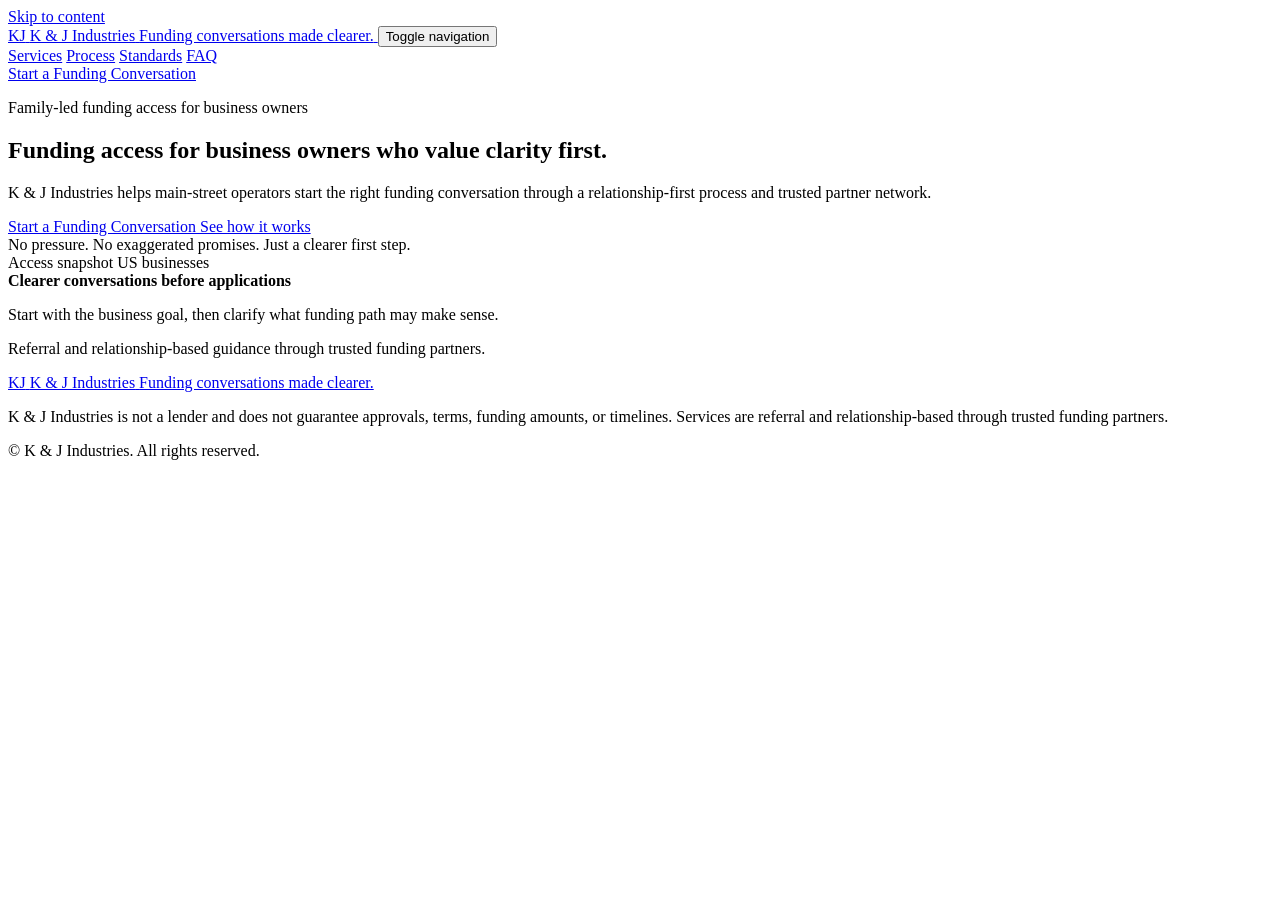
==== index.html @ 8261ab21 "Add static landing page HTML" ====
<!doctype html>
<html lang="en">
<head>
  <meta charset="utf-8" />
  <meta name="viewport" content="width=device-width, initial-scale=1" />

  <title>K & J Industries | Funding Conversations Made Clearer</title>
  <meta
    name="description"
    content="K & J Industries helps main-street business owners start clearer funding conversations through a relationship-first process and trusted funding partners."
  />
  <meta name="robots" content="index,follow" />
  <link rel="canonical" href="https://kjindustriesfunding.com/" />

  <meta property="og:title" content="K & J Industries | Funding Conversations Made Clearer" />
  <meta
    property="og:description"
    content="Family-led funding access for business owners who value clarity first."
  />
  <meta property="og:type" content="website" />
  <meta property="og:url" content="https://kjindustriesfunding.com/" />
  <meta property="og:image" content="https://kjindustriesfunding.com/og-image.jpg" />

  <meta name="theme-color" content="#080807" />

  <link rel="stylesheet" href="css/tokens.css" />
  <link rel="stylesheet" href="css/components.css" />
  <link rel="stylesheet" href="css/styles.css" />
</head>

<body>
  <a class="skip-link" href="#main">Skip to content</a>

  <div class="site-shell">
    <header class="site-header" data-site-header>
      <div class="container header-inner">
        <a class="brand-lockup" href="#top" aria-label="K & J Industries home">
          <span class="brand-mark" aria-hidden="true">KJ</span>
          <span class="brand-copy">
            <span class="brand-name" data-brand-name>K &amp; J Industries</span>
            <span class="brand-tagline" data-brand-tagline>Funding conversations made clearer.</span>
          </span>
        </a>

        <button class="nav-toggle" type="button" aria-expanded="false" aria-controls="primary-nav">
          <span class="sr-only">Toggle navigation</span>
          <span aria-hidden="true"></span>
          <span aria-hidden="true"></span>
          <span aria-hidden="true"></span>
        </button>

        <nav class="primary-nav" id="primary-nav" aria-label="Primary navigation">
          <a href="#services">Services</a>
          <a href="#process">Process</a>
          <a href="#standards">Standards</a>
          <a href="#faq">FAQ</a>
        </nav>

        <a class="header-cta" data-primary-cta href="mailto:hello@kjindustriesfunding.com?subject=Funding%20Conversation%20with%20K%20%26%20J%20Industries">
          Start a Funding Conversation
        </a>
      </div>
    </header>

    <main id="main">
      <section id="top" class="hero section" aria-labelledby="hero-title">
        <div class="hero-bg" aria-hidden="true">
          <span class="orb orb-one"></span>
          <span class="orb orb-two"></span>
          <span class="grid-glow"></span>
        </div>

        <div class="container hero-grid">
          <div class="hero-copy reveal">
            <p class="eyebrow" data-hero-eyebrow>Family-led funding access for business owners</p>
            <h1 id="hero-title" data-hero-title>Funding access for business owners who value clarity first.</h1>
            <p class="hero-subtitle" data-hero-subtitle>
              K &amp; J Industries helps main-street operators start the right funding conversation through a relationship-first process and trusted partner network.
            </p>

            <div class="hero-actions">
              <a class="button button-primary" data-primary-cta href="mailto:hello@kjindustriesfunding.com?subject=Funding%20Conversation%20with%20K%20%26%20J%20Industries">
                Start a Funding Conversation
              </a>
              <a class="button button-secondary" href="#process">
                See how it works
              </a>
            </div>

            <div class="hero-note" data-hero-note>
              No pressure. No exaggerated promises. Just a clearer first step.
            </div>
          </div>

          <aside class="hero-panel reveal" aria-label="Funding access snapshot">
            <div class="panel-topline">
              <span>Access snapshot</span>
              <span>US businesses</span>
            </div>

            <div class="signal-card">
              <span class="signal-dot" aria-hidden="true"></span>
              <div>
                <strong>Clearer conversations before applications</strong>
                <p>Start with the business goal, then clarify what funding path may make sense.</p>
              </div>
            </div>

            <div class="metric-grid" data-snapshot-metrics></div>

            <div class="panel-footer">
              <p>
                Referral and relationship-based guidance through trusted funding partners.
              </p>
            </div>
          </aside>
        </div>
      </section>

      <section id="snapshot" class="section section-tight">
        <div class="container" data-render="snapshot"></div>
      </section>

      <section id="services" class="section">
        <div class="container" data-render="services"></div>
      </section>

      <section id="process" class="section section-muted">
        <div class="container" data-render="process"></div>
      </section>

      <section id="standards" class="section">
        <div class="container" data-render="standards"></div>
      </section>

      <section id="family-led" class="section section-muted">
        <div class="container" data-render="family"></div>
      </section>

      <section id="faq" class="section">
        <div class="container" data-render="faq"></div>
      </section>

      <section id="final-cta" class="section final-cta-section">
        <div class="container" data-render="finalCta"></div>
      </section>
    </main>

    <footer class="site-footer">
      <div class="container footer-grid">
        <div>
          <a class="brand-lockup footer-brand" href="#top" aria-label="K & J Industries home">
            <span class="brand-mark" aria-hidden="true">KJ</span>
            <span class="brand-copy">
              <span class="brand-name" data-brand-name>K &amp; J Industries</span>
              <span class="brand-tagline" data-brand-tagline>Funding conversations made clearer.</span>
            </span>
          </a>
        </div>

        <div class="footer-copy">
          <p data-footer-disclaimer>
            K &amp; J Industries is not a lender and does not guarantee approvals, terms, funding amounts, or timelines. Services are referral and relationship-based through trusted funding partners.
          </p>
          <p class="footer-meta">
            © <span data-current-year></span> K &amp; J Industries. All rights reserved.
          </p>
        </div>
      </div>
    </footer>
  </div>

  <script src="js/store.js" defer></script>
  <script src="js/render.js" defer></script>
  <script src="js/main.js" defer></script>
</body>
</html>
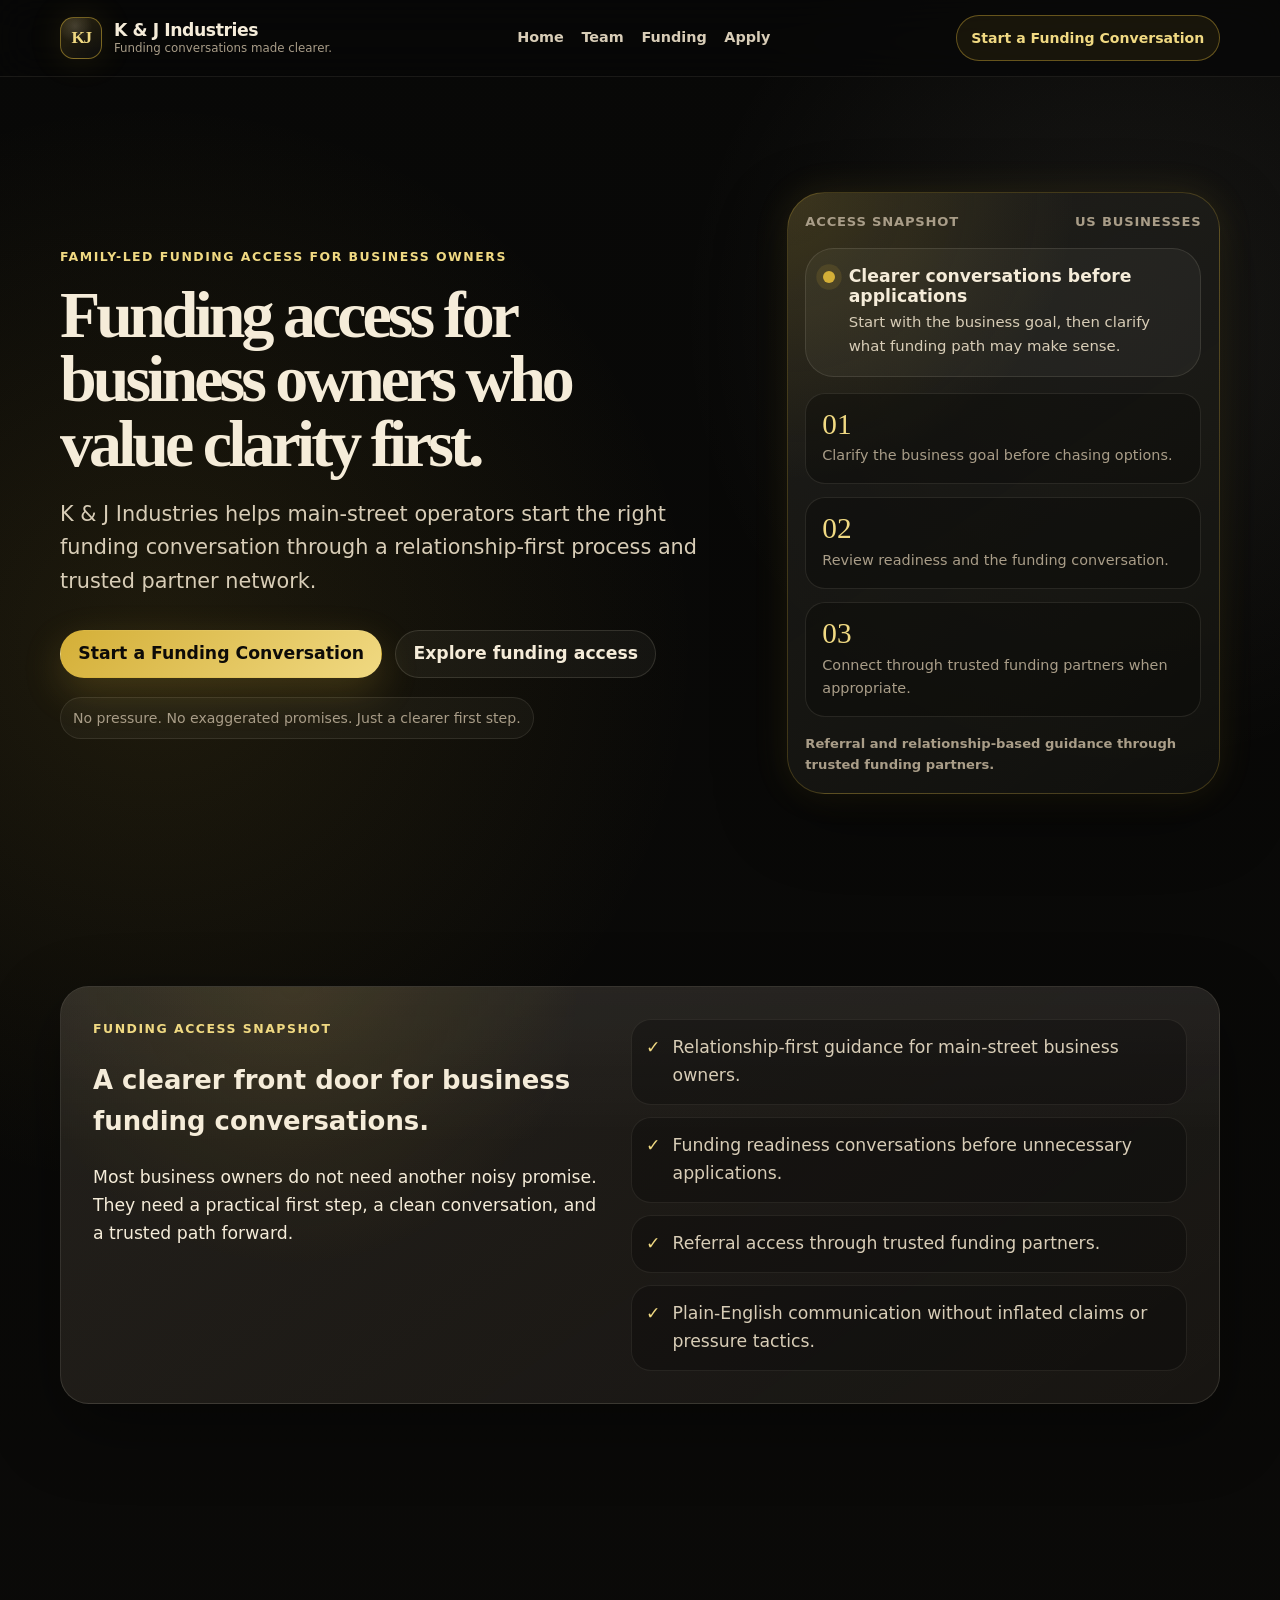
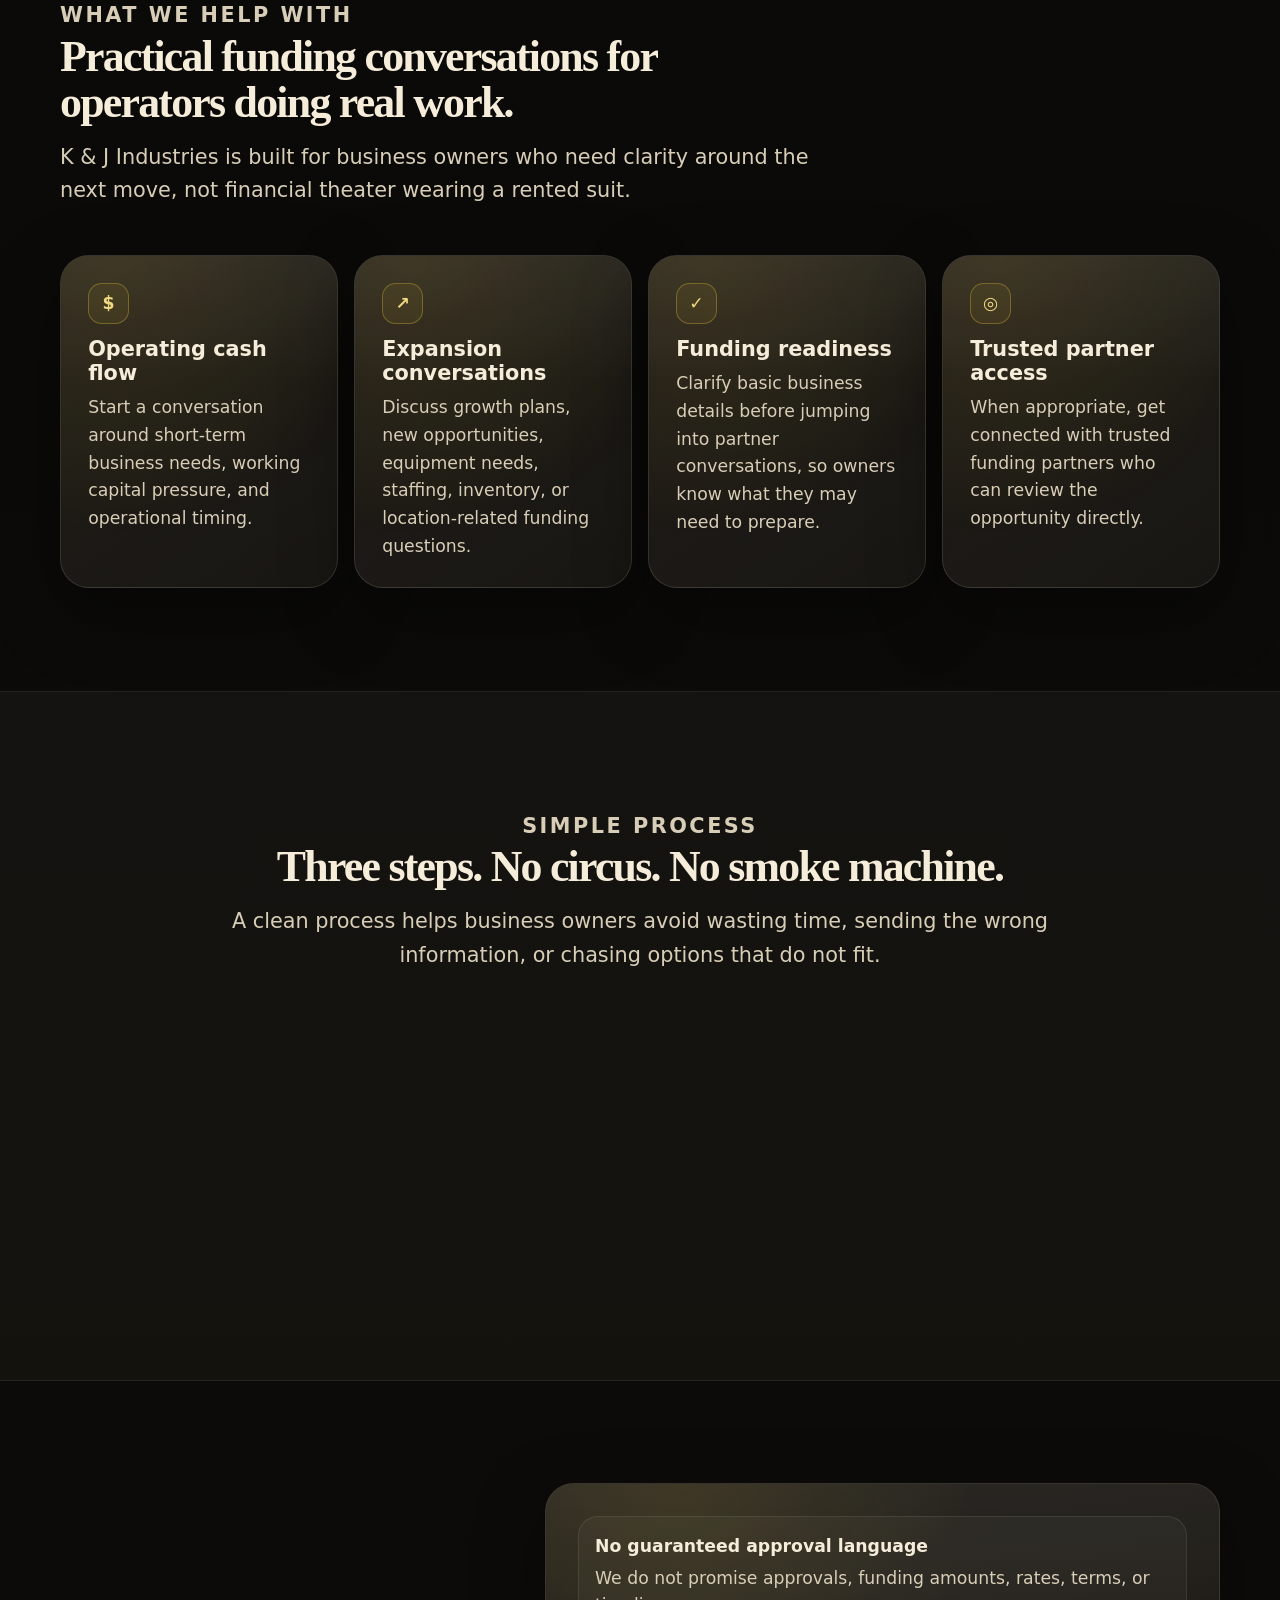
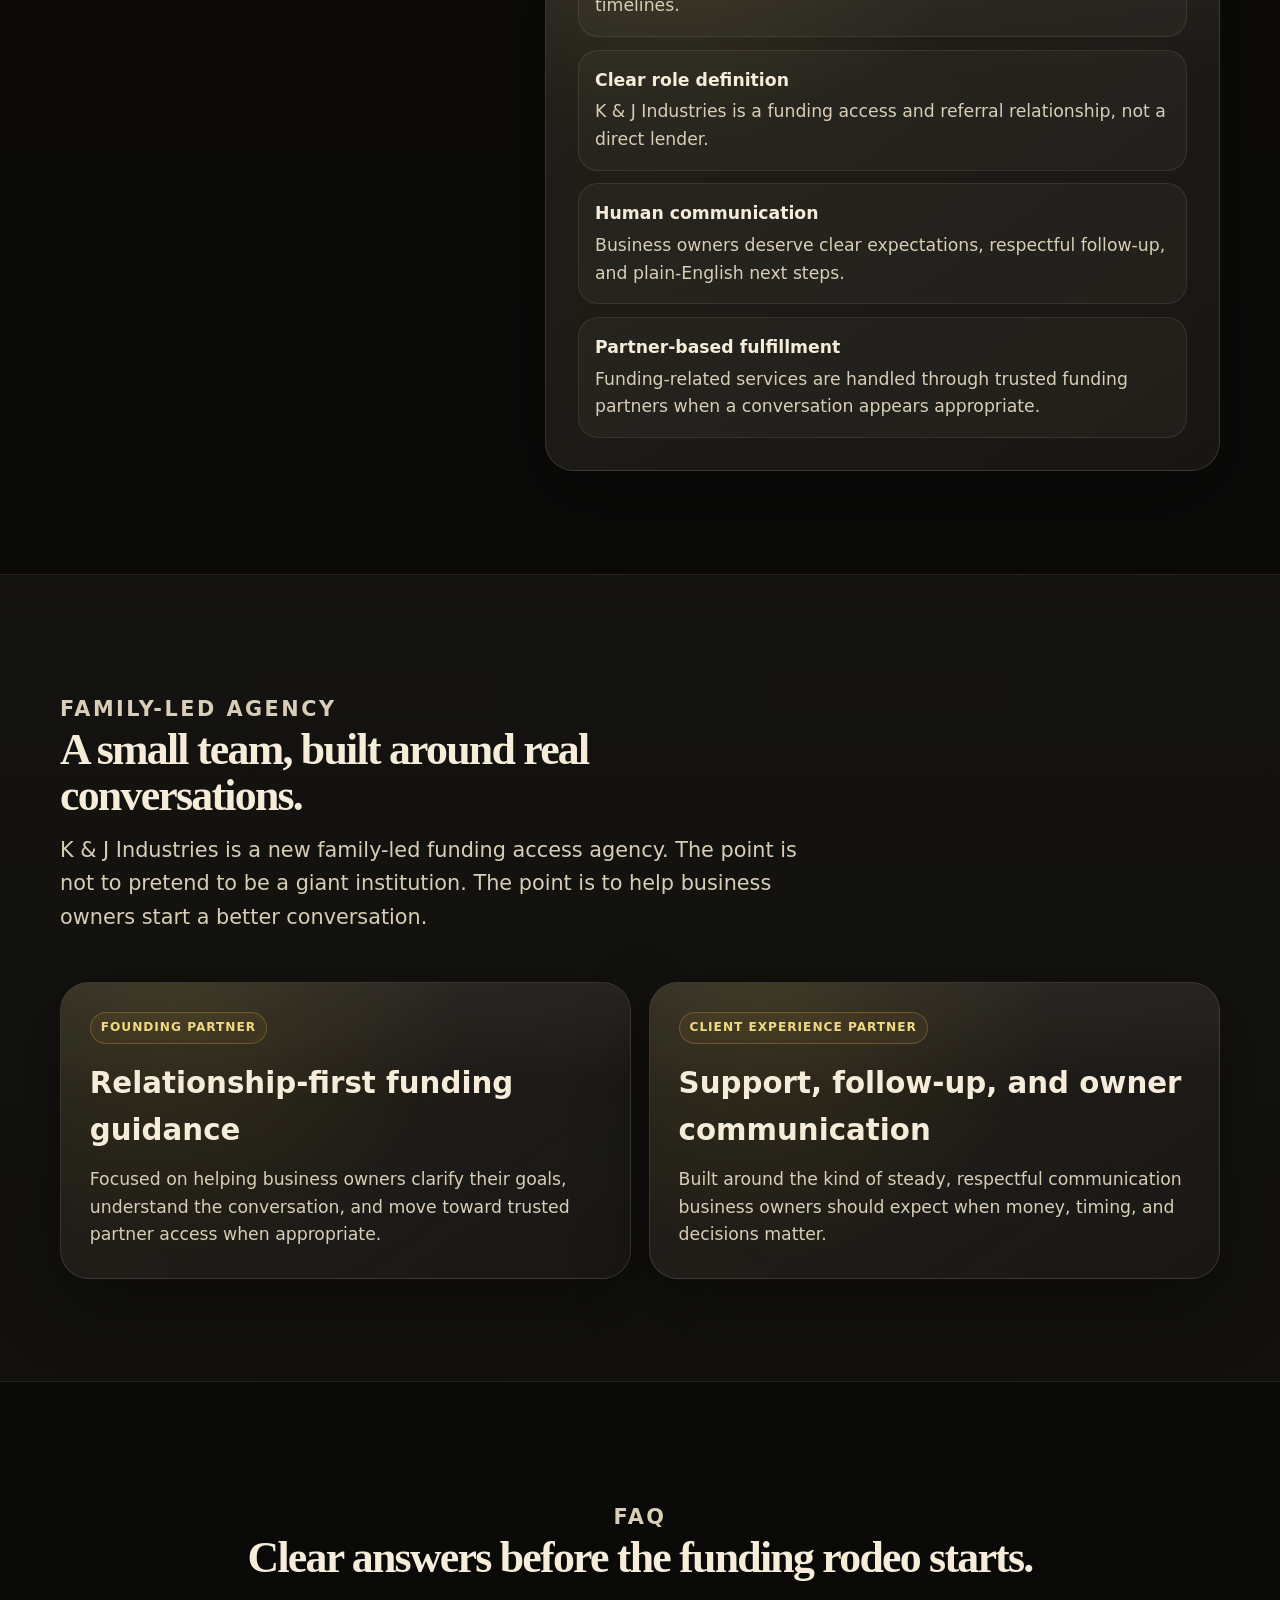
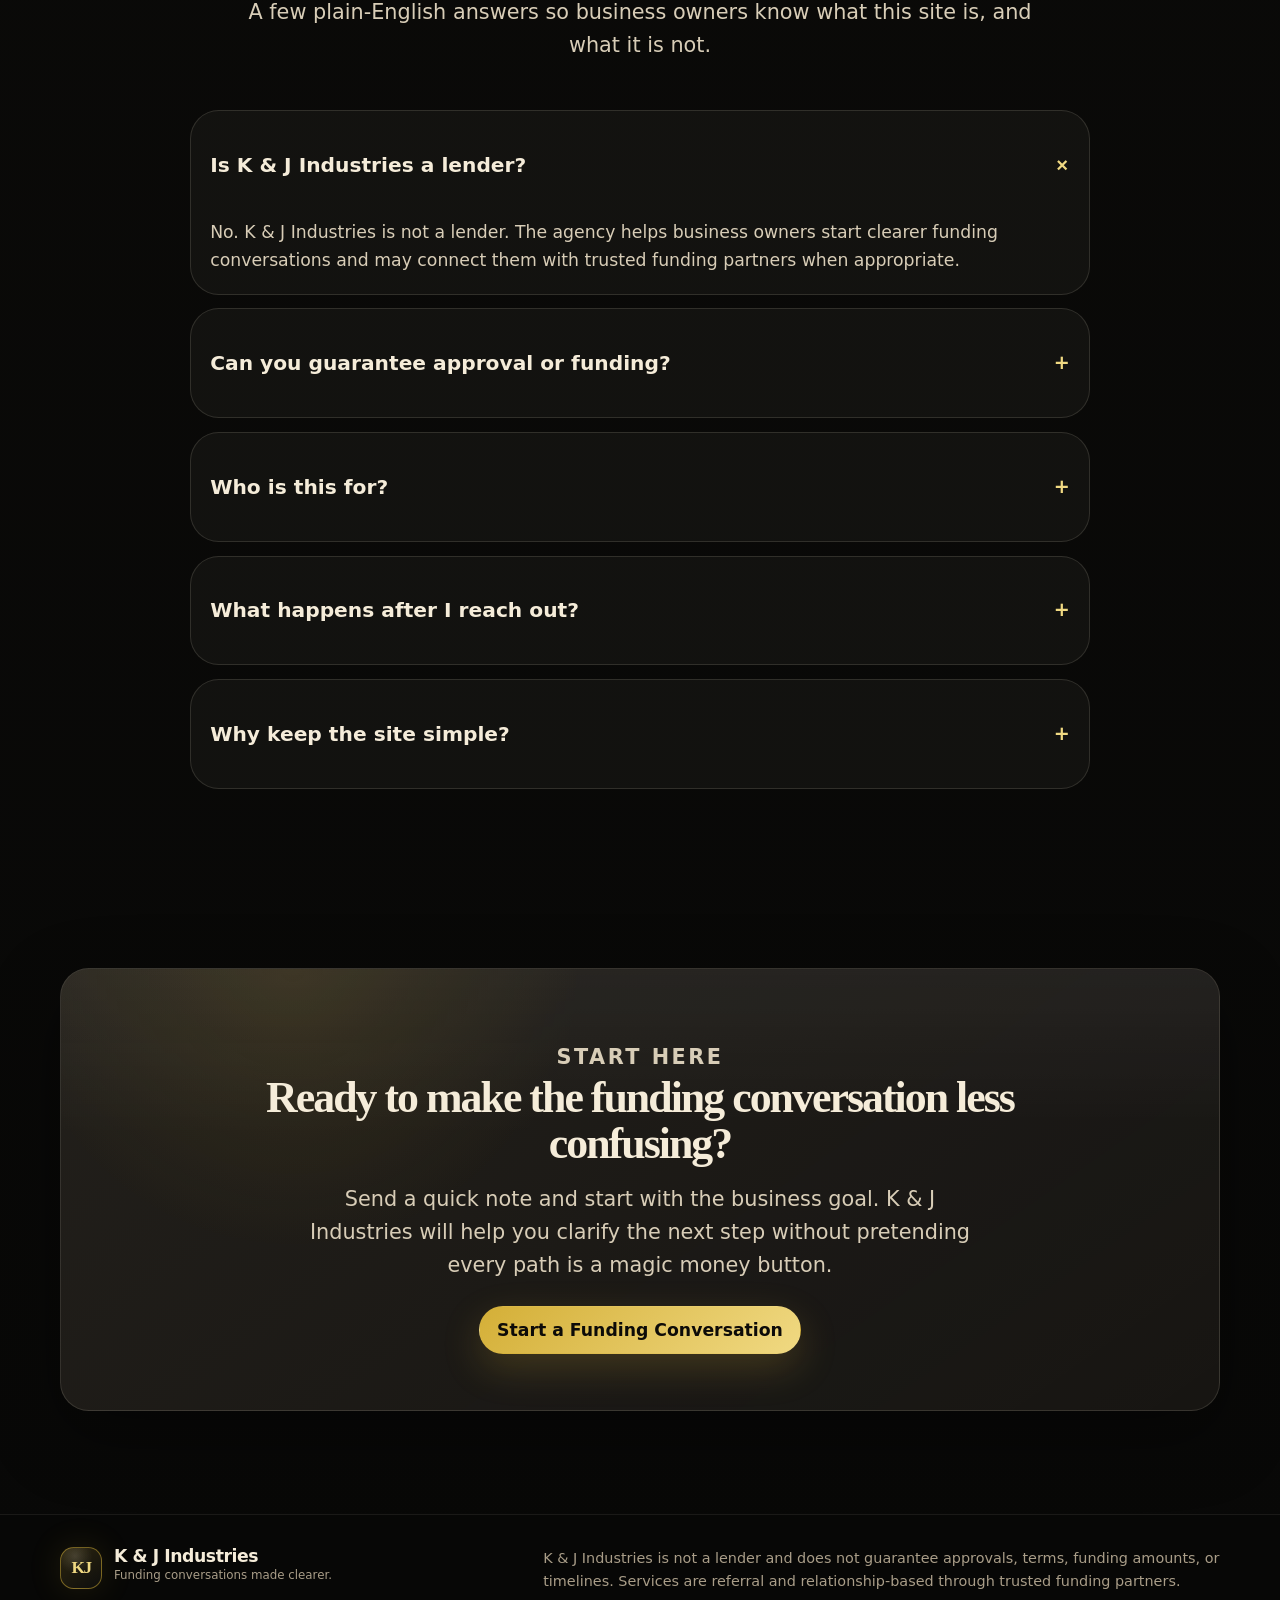
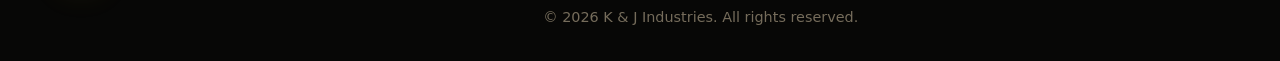
==== commit f4f9e2c4: "Update homepage navigation for multi-page site" ====
--- a/index.html
+++ b/index.html
@@ -5,18 +5,12 @@
   <meta name="viewport" content="width=device-width, initial-scale=1" />
 
   <title>K & J Industries | Funding Conversations Made Clearer</title>
-  <meta
-    name="description"
-    content="K & J Industries helps main-street business owners start clearer funding conversations through a relationship-first process and trusted funding partners."
-  />
+  <meta name="description" content="K & J Industries helps main-street business owners start clearer funding conversations through a relationship-first process and trusted funding partners." />
   <meta name="robots" content="index,follow" />
   <link rel="canonical" href="https://kjindustriesfunding.com/" />
 
   <meta property="og:title" content="K & J Industries | Funding Conversations Made Clearer" />
-  <meta
-    property="og:description"
-    content="Family-led funding access for business owners who value clarity first."
-  />
+  <meta property="og:description" content="Family-led funding access for business owners who value clarity first." />
   <meta property="og:type" content="website" />
   <meta property="og:url" content="https://kjindustriesfunding.com/" />
   <meta property="og:image" content="https://kjindustriesfunding.com/og-image.jpg" />
@@ -26,6 +20,7 @@
   <link rel="stylesheet" href="css/tokens.css" />
   <link rel="stylesheet" href="css/components.css" />
   <link rel="stylesheet" href="css/styles.css" />
+  <link rel="stylesheet" href="css/pages.css" />
 </head>
 
 <body>
@@ -34,7 +29,7 @@
   <div class="site-shell">
     <header class="site-header" data-site-header>
       <div class="container header-inner">
-        <a class="brand-lockup" href="#top" aria-label="K & J Industries home">
+        <a class="brand-lockup" href="index.html" aria-label="K & J Industries home">
           <span class="brand-mark" aria-hidden="true">KJ</span>
           <span class="brand-copy">
             <span class="brand-name" data-brand-name>K &amp; J Industries</span>
@@ -50,15 +45,13 @@
         </button>
 
         <nav class="primary-nav" id="primary-nav" aria-label="Primary navigation">
-          <a href="#services">Services</a>
-          <a href="#process">Process</a>
-          <a href="#standards">Standards</a>
-          <a href="#faq">FAQ</a>
+          <a href="index.html">Home</a>
+          <a href="team.html">Team</a>
+          <a href="funding.html">Funding</a>
+          <a href="apply.html">Apply</a>
         </nav>
 
-        <a class="header-cta" data-primary-cta href="mailto:hello@kjindustriesfunding.com?subject=Funding%20Conversation%20with%20K%20%26%20J%20Industries">
-          Start a Funding Conversation
-        </a>
+        <a class="header-cta" href="apply.html">Start a Funding Conversation</a>
       </div>
     </header>
 
@@ -74,97 +67,48 @@
           <div class="hero-copy reveal">
             <p class="eyebrow" data-hero-eyebrow>Family-led funding access for business owners</p>
             <h1 id="hero-title" data-hero-title>Funding access for business owners who value clarity first.</h1>
-            <p class="hero-subtitle" data-hero-subtitle>
-              K &amp; J Industries helps main-street operators start the right funding conversation through a relationship-first process and trusted partner network.
-            </p>
+            <p class="hero-subtitle" data-hero-subtitle>K &amp; J Industries helps main-street operators start the right funding conversation through a relationship-first process and trusted partner network.</p>
 
             <div class="hero-actions">
-              <a class="button button-primary" data-primary-cta href="mailto:hello@kjindustriesfunding.com?subject=Funding%20Conversation%20with%20K%20%26%20J%20Industries">
-                Start a Funding Conversation
-              </a>
-              <a class="button button-secondary" href="#process">
-                See how it works
-              </a>
+              <a class="button button-primary" href="apply.html">Start a Funding Conversation</a>
+              <a class="button button-secondary" href="funding.html">Explore funding access</a>
             </div>
 
-            <div class="hero-note" data-hero-note>
-              No pressure. No exaggerated promises. Just a clearer first step.
-            </div>
+            <div class="hero-note" data-hero-note>No pressure. No exaggerated promises. Just a clearer first step.</div>
           </div>
 
           <aside class="hero-panel reveal" aria-label="Funding access snapshot">
-            <div class="panel-topline">
-              <span>Access snapshot</span>
-              <span>US businesses</span>
-            </div>
-
+            <div class="panel-topline"><span>Access snapshot</span><span>US businesses</span></div>
             <div class="signal-card">
               <span class="signal-dot" aria-hidden="true"></span>
-              <div>
-                <strong>Clearer conversations before applications</strong>
-                <p>Start with the business goal, then clarify what funding path may make sense.</p>
-              </div>
+              <div><strong>Clearer conversations before applications</strong><p>Start with the business goal, then clarify what funding path may make sense.</p></div>
             </div>
-
             <div class="metric-grid" data-snapshot-metrics></div>
-
-            <div class="panel-footer">
-              <p>
-                Referral and relationship-based guidance through trusted funding partners.
-              </p>
-            </div>
+            <div class="panel-footer"><p>Referral and relationship-based guidance through trusted funding partners.</p></div>
           </aside>
         </div>
       </section>
 
-      <section id="snapshot" class="section section-tight">
-        <div class="container" data-render="snapshot"></div>
-      </section>
-
-      <section id="services" class="section">
-        <div class="container" data-render="services"></div>
-      </section>
-
-      <section id="process" class="section section-muted">
-        <div class="container" data-render="process"></div>
-      </section>
-
-      <section id="standards" class="section">
-        <div class="container" data-render="standards"></div>
-      </section>
-
-      <section id="family-led" class="section section-muted">
-        <div class="container" data-render="family"></div>
-      </section>
-
-      <section id="faq" class="section">
-        <div class="container" data-render="faq"></div>
-      </section>
-
-      <section id="final-cta" class="section final-cta-section">
-        <div class="container" data-render="finalCta"></div>
-      </section>
+      <section id="snapshot" class="section section-tight"><div class="container" data-render="snapshot"></div></section>
+      <section id="services" class="section"><div class="container" data-render="services"></div></section>
+      <section id="process" class="section section-muted"><div class="container" data-render="process"></div></section>
+      <section id="standards" class="section"><div class="container" data-render="standards"></div></section>
+      <section id="family-led" class="section section-muted"><div class="container" data-render="family"></div></section>
+      <section id="faq" class="section"><div class="container" data-render="faq"></div></section>
+      <section id="final-cta" class="section final-cta-section"><div class="container" data-render="finalCta"></div></section>
     </main>
 
     <footer class="site-footer">
       <div class="container footer-grid">
         <div>
-          <a class="brand-lockup footer-brand" href="#top" aria-label="K & J Industries home">
+          <a class="brand-lockup footer-brand" href="index.html" aria-label="K & J Industries home">
             <span class="brand-mark" aria-hidden="true">KJ</span>
-            <span class="brand-copy">
-              <span class="brand-name" data-brand-name>K &amp; J Industries</span>
-              <span class="brand-tagline" data-brand-tagline>Funding conversations made clearer.</span>
-            </span>
+            <span class="brand-copy"><span class="brand-name" data-brand-name>K &amp; J Industries</span><span class="brand-tagline" data-brand-tagline>Funding conversations made clearer.</span></span>
           </a>
         </div>
-
         <div class="footer-copy">
-          <p data-footer-disclaimer>
-            K &amp; J Industries is not a lender and does not guarantee approvals, terms, funding amounts, or timelines. Services are referral and relationship-based through trusted funding partners.
-          </p>
-          <p class="footer-meta">
-            © <span data-current-year></span> K &amp; J Industries. All rights reserved.
-          </p>
+          <p data-footer-disclaimer>K &amp; J Industries is not a lender and does not guarantee approvals, terms, funding amounts, or timelines. Services are referral and relationship-based through trusted funding partners.</p>
+          <p class="footer-meta">© <span data-current-year></span> K &amp; J Industries. All rights reserved.</p>
         </div>
       </div>
     </footer>
--- a/css/tokens.css
+++ b/css/tokens.css
@@ -0,0 +1,50 @@
+:root {
+  color-scheme: dark;
+
+  --color-bg: #080807;
+  --color-bg-soft: #10100e;
+  --color-bg-elevated: #15130f;
+  --color-card: rgba(22, 20, 16, 0.78);
+  --color-card-strong: rgba(28, 25, 18, 0.92);
+
+  --color-gold: #d4af37;
+  --color-gold-soft: #f0d982;
+  --color-gold-deep: #8f701d;
+
+  --color-parchment: #f5ecd9;
+  --color-parchment-soft: #d8cdb7;
+  --color-muted: #a99d88;
+  --color-subtle: #756c5b;
+
+  --color-border: rgba(245, 236, 217, 0.13);
+  --color-border-strong: rgba(212, 175, 55, 0.35);
+
+  --shadow-soft: 0 24px 70px rgba(0, 0, 0, 0.38);
+  --shadow-gold: 0 0 34px rgba(212, 175, 55, 0.13);
+
+  --radius-xs: 0.55rem;
+  --radius-sm: 0.85rem;
+  --radius-md: 1.25rem;
+  --radius-lg: 1.8rem;
+  --radius-xl: 2.35rem;
+
+  --container: 1160px;
+  --container-pad: clamp(1rem, 3vw, 2rem);
+
+  --font-sans: ui-sans-serif, system-ui, -apple-system, BlinkMacSystemFont, "Segoe UI", sans-serif;
+  --font-serif: Georgia, Cambria, "Times New Roman", serif;
+
+  --step--1: clamp(0.82rem, 0.78rem + 0.18vw, 0.94rem);
+  --step-0: clamp(0.96rem, 0.91rem + 0.22vw, 1.08rem);
+  --step-1: clamp(1.08rem, 1rem + 0.38vw, 1.3rem);
+  --step-2: clamp(1.35rem, 1.19rem + 0.8vw, 1.85rem);
+  --step-3: clamp(1.75rem, 1.42rem + 1.65vw, 2.75rem);
+  --step-4: clamp(2.35rem, 1.76rem + 2.95vw, 4.25rem);
+
+  --tracking-wide: 0.12em;
+
+  --ease: cubic-bezier(0.2, 0.8, 0.2, 1);
+  --speed-fast: 160ms;
+  --speed: 260ms;
+  --speed-slow: 650ms;
+}
--- a/css/components.css
+++ b/css/components.css
@@ -0,0 +1,282 @@
+* {
+  box-sizing: border-box;
+}
+
+html {
+  scroll-behavior: smooth;
+  background: var(--color-bg);
+}
+
+body {
+  margin: 0;
+  min-height: 100vh;
+  font-family: var(--font-sans);
+  font-size: var(--step-0);
+  line-height: 1.6;
+  color: var(--color-parchment);
+  background:
+    radial-gradient(circle at 12% 10%, rgba(212, 175, 55, 0.11), transparent 34rem),
+    radial-gradient(circle at 88% 5%, rgba(245, 236, 217, 0.07), transparent 28rem),
+    linear-gradient(180deg, #080807 0%, #0c0b09 45%, #080807 100%);
+  text-rendering: optimizeLegibility;
+}
+
+body.nav-open {
+  overflow: hidden;
+}
+
+a {
+  color: inherit;
+  text-decoration: none;
+}
+
+button,
+input,
+textarea,
+select {
+  font: inherit;
+}
+
+img,
+svg {
+  max-width: 100%;
+  display: block;
+}
+
+::selection {
+  color: #0b0907;
+  background: var(--color-gold);
+}
+
+:focus-visible {
+  outline: 3px solid rgba(212, 175, 55, 0.78);
+  outline-offset: 4px;
+}
+
+.site-shell {
+  position: relative;
+  overflow: clip;
+}
+
+.container {
+  width: min(var(--container), calc(100% - (var(--container-pad) * 2)));
+  margin-inline: auto;
+}
+
+.section {
+  padding-block: clamp(4.5rem, 8vw, 8rem);
+  position: relative;
+}
+
+.section-tight {
+  padding-block: clamp(3rem, 6vw, 5.5rem);
+}
+
+.section-muted {
+  background:
+    linear-gradient(180deg, rgba(245, 236, 217, 0.025), rgba(212, 175, 55, 0.025)),
+    rgba(255, 255, 255, 0.01);
+  border-block: 1px solid rgba(245, 236, 217, 0.07);
+}
+
+.skip-link {
+  position: fixed;
+  z-index: 1000;
+  top: 1rem;
+  left: 1rem;
+  transform: translateY(-160%);
+  padding: 0.75rem 1rem;
+  border-radius: var(--radius-sm);
+  color: #080807;
+  background: var(--color-gold);
+  font-weight: 800;
+  transition: transform var(--speed) var(--ease);
+}
+
+.skip-link:focus {
+  transform: translateY(0);
+}
+
+.sr-only {
+  position: absolute;
+  width: 1px;
+  height: 1px;
+  overflow: hidden;
+  clip-path: inset(50%);
+  white-space: nowrap;
+}
+
+.eyebrow {
+  margin: 0 0 1rem;
+  color: var(--color-gold-soft);
+  font-size: 0.78rem;
+  font-weight: 800;
+  letter-spacing: var(--tracking-wide);
+  text-transform: uppercase;
+}
+
+.section-heading {
+  max-width: 760px;
+  margin-bottom: clamp(2rem, 4vw, 3rem);
+}
+
+.section-heading.center {
+  max-width: 820px;
+  margin-inline: auto;
+  text-align: center;
+}
+
+.section-heading h2 {
+  margin: 0;
+  font-family: var(--font-serif);
+  font-size: var(--step-3);
+  line-height: 1.05;
+  letter-spacing: -0.04em;
+}
+
+.section-heading p {
+  margin: 1rem 0 0;
+  color: var(--color-parchment-soft);
+  font-size: var(--step-1);
+}
+
+.button {
+  display: inline-flex;
+  align-items: center;
+  justify-content: center;
+  min-height: 3rem;
+  padding: 0.82rem 1.08rem;
+  border: 1px solid transparent;
+  border-radius: 999px;
+  font-weight: 850;
+  line-height: 1;
+  transition:
+    transform var(--speed-fast) var(--ease),
+    border-color var(--speed-fast) var(--ease),
+    background var(--speed-fast) var(--ease),
+    color var(--speed-fast) var(--ease),
+    box-shadow var(--speed-fast) var(--ease);
+}
+
+.button:hover {
+  transform: translateY(-2px);
+}
+
+.button-primary {
+  color: #0d0b08;
+  background: linear-gradient(135deg, var(--color-gold), var(--color-gold-soft));
+  box-shadow: 0 14px 38px rgba(212, 175, 55, 0.21);
+}
+
+.button-primary:hover {
+  box-shadow: 0 18px 48px rgba(212, 175, 55, 0.29);
+}
+
+.button-secondary {
+  color: var(--color-parchment);
+  border-color: var(--color-border);
+  background: rgba(245, 236, 217, 0.045);
+}
+
+.button-secondary:hover {
+  border-color: var(--color-border-strong);
+  background: rgba(212, 175, 55, 0.08);
+}
+
+.card {
+  position: relative;
+  overflow: hidden;
+  border: 1px solid var(--color-border);
+  border-radius: var(--radius-lg);
+  background:
+    linear-gradient(145deg, rgba(245, 236, 217, 0.07), rgba(255, 255, 255, 0.018)),
+    var(--color-card);
+  box-shadow: var(--shadow-soft);
+}
+
+.card::before {
+  content: "";
+  position: absolute;
+  inset: 0;
+  pointer-events: none;
+  background:
+    radial-gradient(circle at 20% 0%, rgba(212, 175, 55, 0.13), transparent 18rem),
+    linear-gradient(180deg, rgba(255, 255, 255, 0.05), transparent 38%);
+  opacity: 0.9;
+}
+
+.card > * {
+  position: relative;
+}
+
+.bento-grid {
+  display: grid;
+  grid-template-columns: repeat(12, 1fr);
+  gap: 1rem;
+}
+
+.bento-card {
+  min-height: 220px;
+  padding: clamp(1.15rem, 2.6vw, 1.7rem);
+  transition:
+    transform var(--speed) var(--ease),
+    border-color var(--speed) var(--ease),
+    background var(--speed) var(--ease);
+}
+
+.bento-card:hover {
+  transform: translateY(-4px);
+  border-color: rgba(212, 175, 55, 0.32);
+}
+
+.bento-card h3 {
+  margin: 0.85rem 0 0.55rem;
+  font-size: var(--step-1);
+  line-height: 1.15;
+}
+
+.bento-card p {
+  margin: 0;
+  color: var(--color-parchment-soft);
+}
+
+.icon-badge {
+  display: grid;
+  place-items: center;
+  width: 2.55rem;
+  height: 2.55rem;
+  border: 1px solid rgba(212, 175, 55, 0.38);
+  border-radius: var(--radius-sm);
+  color: var(--color-gold-soft);
+  background: rgba(212, 175, 55, 0.08);
+  font-weight: 900;
+}
+
+.reveal {
+  opacity: 0;
+  transform: translateY(18px);
+  transition:
+    opacity var(--speed-slow) var(--ease),
+    transform var(--speed-slow) var(--ease);
+}
+
+.reveal.is-visible {
+  opacity: 1;
+  transform: translateY(0);
+}
+
+@media (prefers-reduced-motion: reduce) {
+  *,
+  *::before,
+  *::after {
+    scroll-behavior: auto !important;
+    transition-duration: 0.001ms !important;
+    animation-duration: 0.001ms !important;
+    animation-iteration-count: 1 !important;
+  }
+
+  .reveal {
+    opacity: 1;
+    transform: none;
+  }
+}
--- a/css/styles.css
+++ b/css/styles.css
@@ -0,0 +1,627 @@
+.site-header {
+  position: sticky;
+  top: 0;
+  z-index: 100;
+  border-bottom: 1px solid rgba(245, 236, 217, 0.08);
+  background: rgba(8, 8, 7, 0.72);
+  backdrop-filter: blur(20px);
+}
+
+.header-inner {
+  display: flex;
+  align-items: center;
+  gap: 1rem;
+  min-height: 76px;
+}
+
+.brand-lockup {
+  display: inline-flex;
+  align-items: center;
+  gap: 0.72rem;
+  min-width: max-content;
+}
+
+.brand-mark {
+  display: grid;
+  place-items: center;
+  width: 2.65rem;
+  height: 2.65rem;
+  border: 1px solid rgba(212, 175, 55, 0.5);
+  border-radius: 0.85rem;
+  color: var(--color-gold-soft);
+  background:
+    radial-gradient(circle at 35% 20%, rgba(245, 236, 217, 0.16), transparent 42%),
+    linear-gradient(145deg, rgba(212, 175, 55, 0.18), rgba(255, 255, 255, 0.03));
+  font-family: var(--font-serif);
+  font-weight: 900;
+  letter-spacing: -0.08em;
+  box-shadow: var(--shadow-gold);
+}
+
+.brand-copy {
+  display: grid;
+  line-height: 1.1;
+}
+
+.brand-name {
+  font-weight: 900;
+  letter-spacing: -0.025em;
+}
+
+.brand-tagline {
+  margin-top: 0.18rem;
+  color: var(--color-muted);
+  font-size: 0.74rem;
+}
+
+.primary-nav {
+  display: flex;
+  align-items: center;
+  gap: 1.1rem;
+  margin-inline: auto;
+  color: var(--color-parchment-soft);
+  font-size: 0.9rem;
+  font-weight: 700;
+}
+
+.primary-nav a {
+  padding-block: 0.6rem;
+  transition: color var(--speed-fast) var(--ease);
+}
+
+.primary-nav a:hover {
+  color: var(--color-gold-soft);
+}
+
+.header-cta {
+  display: inline-flex;
+  align-items: center;
+  justify-content: center;
+  min-height: 2.65rem;
+  padding: 0.68rem 0.92rem;
+  border: 1px solid rgba(212, 175, 55, 0.42);
+  border-radius: 999px;
+  color: var(--color-gold-soft);
+  background: rgba(212, 175, 55, 0.08);
+  font-size: 0.88rem;
+  font-weight: 850;
+  transition:
+    transform var(--speed-fast) var(--ease),
+    background var(--speed-fast) var(--ease);
+}
+
+.header-cta:hover {
+  transform: translateY(-1px);
+  background: rgba(212, 175, 55, 0.14);
+}
+
+.nav-toggle {
+  display: none;
+  width: 2.8rem;
+  height: 2.8rem;
+  margin-left: auto;
+  padding: 0;
+  border: 1px solid var(--color-border);
+  border-radius: var(--radius-sm);
+  background: rgba(245, 236, 217, 0.05);
+}
+
+.nav-toggle span:not(.sr-only) {
+  display: block;
+  width: 1.1rem;
+  height: 2px;
+  margin: 0.25rem auto;
+  border-radius: 999px;
+  background: var(--color-parchment);
+}
+
+.hero {
+  min-height: calc(100vh - 76px);
+  display: grid;
+  align-items: center;
+  padding-block: clamp(5rem, 9vw, 9rem);
+}
+
+.hero-bg {
+  position: absolute;
+  inset: 0;
+  z-index: -1;
+  overflow: hidden;
+}
+
+.orb {
+  position: absolute;
+  width: clamp(17rem, 32vw, 31rem);
+  aspect-ratio: 1;
+  border-radius: 50%;
+  filter: blur(22px);
+  opacity: 0.36;
+}
+
+.orb-one {
+  top: 11%;
+  left: -8%;
+  background: radial-gradient(circle, rgba(212, 175, 55, 0.38), transparent 64%);
+}
+
+.orb-two {
+  right: -10%;
+  bottom: 8%;
+  background: radial-gradient(circle, rgba(245, 236, 217, 0.15), transparent 66%);
+}
+
+.grid-glow {
+  position: absolute;
+  inset: 0;
+  opacity: 0.27;
+  background-image:
+    linear-gradient(rgba(245, 236, 217, 0.055) 1px, transparent 1px),
+    linear-gradient(90deg, rgba(245, 236, 217, 0.055) 1px, transparent 1px);
+  background-size: 76px 76px;
+  mask-image: radial-gradient(circle at center, black, transparent 72%);
+}
+
+.hero-grid {
+  display: grid;
+  grid-template-columns: minmax(0, 1.08fr) minmax(320px, 0.72fr);
+  gap: clamp(2rem, 6vw, 5.5rem);
+  align-items: center;
+}
+
+.hero-copy h1 {
+  max-width: 800px;
+  margin: 0;
+  font-family: var(--font-serif);
+  font-size: var(--step-4);
+  line-height: 0.98;
+  letter-spacing: -0.06em;
+}
+
+.hero-subtitle {
+  max-width: 680px;
+  margin: 1.35rem 0 0;
+  color: var(--color-parchment-soft);
+  font-size: var(--step-1);
+}
+
+.hero-actions {
+  display: flex;
+  flex-wrap: wrap;
+  gap: 0.8rem;
+  margin-top: 2rem;
+}
+
+.hero-note {
+  width: fit-content;
+  margin-top: 1.2rem;
+  padding: 0.55rem 0.75rem;
+  border: 1px solid rgba(245, 236, 217, 0.1);
+  border-radius: 999px;
+  color: var(--color-muted);
+  background: rgba(245, 236, 217, 0.035);
+  font-size: 0.88rem;
+}
+
+.hero-panel {
+  border: 1px solid rgba(212, 175, 55, 0.24);
+  border-radius: var(--radius-xl);
+  padding: 1.1rem;
+  background:
+    radial-gradient(circle at 0% 0%, rgba(212, 175, 55, 0.16), transparent 18rem),
+    linear-gradient(145deg, rgba(245, 236, 217, 0.08), rgba(255, 255, 255, 0.02)),
+    rgba(14, 13, 10, 0.78);
+  box-shadow: var(--shadow-soft), var(--shadow-gold);
+}
+
+.panel-topline,
+.panel-footer {
+  display: flex;
+  justify-content: space-between;
+  gap: 1rem;
+  color: var(--color-muted);
+  font-size: 0.82rem;
+  font-weight: 800;
+  letter-spacing: 0.06em;
+  text-transform: uppercase;
+}
+
+.signal-card {
+  display: flex;
+  gap: 0.85rem;
+  margin: 1rem 0;
+  padding: 1.05rem;
+  border: 1px solid rgba(245, 236, 217, 0.11);
+  border-radius: var(--radius-lg);
+  background: rgba(245, 236, 217, 0.045);
+}
+
+.signal-card strong {
+  display: block;
+  line-height: 1.18;
+}
+
+.signal-card p {
+  margin: 0.3rem 0 0;
+  color: var(--color-parchment-soft);
+  font-size: 0.93rem;
+}
+
+.signal-dot {
+  flex: 0 0 auto;
+  width: 0.75rem;
+  height: 0.75rem;
+  margin-top: 0.35rem;
+  border-radius: 50%;
+  background: var(--color-gold);
+  box-shadow: 0 0 0 0.42rem rgba(212, 175, 55, 0.13);
+}
+
+.metric-grid {
+  display: grid;
+  gap: 0.8rem;
+}
+
+.metric-card {
+  padding: 1rem;
+  border: 1px solid rgba(245, 236, 217, 0.1);
+  border-radius: var(--radius-md);
+  background: rgba(8, 8, 7, 0.38);
+}
+
+.metric-card span {
+  display: block;
+  color: var(--color-gold-soft);
+  font-family: var(--font-serif);
+  font-size: var(--step-2);
+  line-height: 1;
+}
+
+.metric-card p {
+  margin: 0.35rem 0 0;
+  color: var(--color-muted);
+  font-size: 0.9rem;
+}
+
+.panel-footer {
+  margin-top: 1rem;
+  display: block;
+  text-transform: none;
+  letter-spacing: 0;
+  font-weight: 600;
+}
+
+.panel-footer p {
+  margin: 0;
+}
+
+.snapshot-card {
+  display: grid;
+  grid-template-columns: 1fr 1.1fr;
+  gap: clamp(1.2rem, 3vw, 2rem);
+  align-items: stretch;
+  padding: clamp(1.2rem, 3vw, 2rem);
+}
+
+.snapshot-list {
+  display: grid;
+  gap: 0.75rem;
+  margin: 0;
+  padding: 0;
+  list-style: none;
+}
+
+.snapshot-list li {
+  display: flex;
+  gap: 0.75rem;
+  align-items: flex-start;
+  padding: 0.9rem;
+  border: 1px solid rgba(245, 236, 217, 0.08);
+  border-radius: var(--radius-md);
+  background: rgba(8, 8, 7, 0.32);
+  color: var(--color-parchment-soft);
+}
+
+.check {
+  color: var(--color-gold-soft);
+  font-weight: 900;
+}
+
+.service-card {
+  grid-column: span 3;
+}
+
+.process-step {
+  grid-column: span 4;
+  min-height: 250px;
+}
+
+.step-number {
+  display: inline-flex;
+  align-items: center;
+  justify-content: center;
+  width: 2.75rem;
+  height: 2.75rem;
+  border: 1px solid rgba(212, 175, 55, 0.4);
+  border-radius: 50%;
+  color: #0b0907;
+  background: linear-gradient(135deg, var(--color-gold), var(--color-gold-soft));
+  font-weight: 950;
+}
+
+.standards-grid {
+  display: grid;
+  grid-template-columns: 0.82fr 1.18fr;
+  gap: 1rem;
+  align-items: start;
+}
+
+.standards-panel {
+  padding: clamp(1.2rem, 3vw, 2rem);
+}
+
+.standards-list {
+  display: grid;
+  gap: 0.8rem;
+  margin: 0;
+  padding: 0;
+  list-style: none;
+}
+
+.standards-list li {
+  padding: 1rem;
+  border: 1px solid rgba(245, 236, 217, 0.09);
+  border-radius: var(--radius-md);
+  background: rgba(245, 236, 217, 0.035);
+}
+
+.standards-list strong {
+  display: block;
+}
+
+.standards-list span {
+  display: block;
+  margin-top: 0.25rem;
+  color: var(--color-parchment-soft);
+}
+
+.family-grid {
+  display: grid;
+  grid-template-columns: 1fr 1fr;
+  gap: 1.1rem;
+}
+
+.team-card {
+  padding: clamp(1.2rem, 3vw, 1.8rem);
+}
+
+.role-pill {
+  width: fit-content;
+  margin-bottom: 1rem;
+  padding: 0.35rem 0.62rem;
+  border: 1px solid rgba(212, 175, 55, 0.3);
+  border-radius: 999px;
+  color: var(--color-gold-soft);
+  background: rgba(212, 175, 55, 0.07);
+  font-size: 0.76rem;
+  font-weight: 850;
+  letter-spacing: 0.08em;
+  text-transform: uppercase;
+}
+
+.team-card h3 {
+  margin: 0;
+  font-size: var(--step-2);
+}
+
+.team-card p {
+  margin: 0.75rem 0 0;
+  color: var(--color-parchment-soft);
+}
+
+.faq-list {
+  display: grid;
+  gap: 0.85rem;
+  max-width: 900px;
+  margin-inline: auto;
+}
+
+.faq-item {
+  border: 1px solid var(--color-border);
+  border-radius: var(--radius-lg);
+  background: rgba(245, 236, 217, 0.04);
+  overflow: hidden;
+}
+
+.faq-button {
+  display: flex;
+  justify-content: space-between;
+  align-items: center;
+  gap: 1rem;
+  width: 100%;
+  padding: 1.1rem 1.2rem;
+  border: 0;
+  color: var(--color-parchment);
+  background: transparent;
+  cursor: pointer;
+  text-align: left;
+  font-weight: 850;
+}
+
+.faq-icon {
+  color: var(--color-gold-soft);
+  font-size: 1.2rem;
+  transition: transform var(--speed) var(--ease);
+}
+
+.faq-item.is-open .faq-icon {
+  transform: rotate(45deg);
+}
+
+.faq-panel {
+  display: grid;
+  grid-template-rows: 0fr;
+  transition: grid-template-rows var(--speed) var(--ease);
+}
+
+.faq-item.is-open .faq-panel {
+  grid-template-rows: 1fr;
+}
+
+.faq-panel-inner {
+  overflow: hidden;
+}
+
+.faq-panel p {
+  margin: 0;
+  padding: 0 1.2rem 1.2rem;
+  color: var(--color-parchment-soft);
+}
+
+.final-cta-section {
+  padding-top: clamp(3.5rem, 6vw, 6rem);
+}
+
+.final-cta {
+  padding: clamp(1.7rem, 5vw, 3.5rem);
+  text-align: center;
+}
+
+.final-cta h2 {
+  max-width: 780px;
+  margin: 0 auto;
+  font-family: var(--font-serif);
+  font-size: var(--step-3);
+  line-height: 1.05;
+  letter-spacing: -0.045em;
+}
+
+.final-cta p {
+  max-width: 680px;
+  margin: 1rem auto 0;
+  color: var(--color-parchment-soft);
+  font-size: var(--step-1);
+}
+
+.final-cta .button {
+  margin-top: 1.5rem;
+}
+
+.site-footer {
+  padding-block: 2rem;
+  border-top: 1px solid rgba(245, 236, 217, 0.08);
+  background: #070706;
+}
+
+.footer-grid {
+  display: grid;
+  grid-template-columns: 0.8fr 1.2fr;
+  gap: 2rem;
+  align-items: start;
+}
+
+.footer-brand {
+  align-items: flex-start;
+}
+
+.footer-copy p {
+  margin: 0;
+  color: var(--color-muted);
+  font-size: 0.9rem;
+}
+
+.footer-copy .footer-meta {
+  margin-top: 0.8rem;
+  color: var(--color-subtle);
+}
+
+@media (max-width: 940px) {
+  .header-cta {
+    display: none;
+  }
+
+  .nav-toggle {
+    display: block;
+  }
+
+  .primary-nav {
+    position: fixed;
+    inset: 76px var(--container-pad) auto;
+    display: none;
+    flex-direction: column;
+    align-items: stretch;
+    gap: 0;
+    margin: 0;
+    padding: 0.8rem;
+    border: 1px solid var(--color-border);
+    border-radius: var(--radius-lg);
+    background: rgba(12, 11, 9, 0.97);
+    box-shadow: var(--shadow-soft);
+  }
+
+  .primary-nav.is-open {
+    display: flex;
+  }
+
+  .primary-nav a {
+    padding: 0.9rem;
+    border-radius: var(--radius-sm);
+  }
+
+  .primary-nav a:hover {
+    background: rgba(245, 236, 217, 0.05);
+  }
+
+  .hero-grid,
+  .snapshot-card,
+  .standards-grid,
+  .family-grid,
+  .footer-grid {
+    grid-template-columns: 1fr;
+  }
+
+  .service-card,
+  .process-step {
+    grid-column: span 6;
+  }
+}
+
+@media (max-width: 680px) {
+  .header-inner {
+    min-height: 68px;
+  }
+
+  .brand-tagline {
+    display: none;
+  }
+
+  .primary-nav {
+    inset-top: 68px;
+  }
+
+  .hero {
+    min-height: auto;
+    padding-top: 4.4rem;
+  }
+
+  .hero-actions {
+    flex-direction: column;
+  }
+
+  .button {
+    width: 100%;
+  }
+
+  .bento-grid {
+    grid-template-columns: 1fr;
+  }
+
+  .service-card,
+  .process-step {
+    grid-column: auto;
+  }
+
+  .panel-topline {
+    flex-direction: column;
+    gap: 0.2rem;
+  }
+}
--- a/css/pages.css
+++ b/css/pages.css
@@ -0,0 +1,203 @@
+.page-hero {
+  padding-block: clamp(5rem, 10vw, 8rem) clamp(3.5rem, 7vw, 6rem);
+}
+
+.page-hero-grid {
+  display: grid;
+  grid-template-columns: minmax(0, 0.95fr) minmax(300px, 0.75fr);
+  gap: clamp(2rem, 6vw, 5rem);
+  align-items: center;
+}
+
+.page-kicker {
+  margin: 0 0 1rem;
+  color: var(--color-gold-soft);
+  font-size: 0.78rem;
+  font-weight: 850;
+  letter-spacing: var(--tracking-wide);
+  text-transform: uppercase;
+}
+
+.page-title {
+  max-width: 820px;
+  margin: 0;
+  font-family: var(--font-serif);
+  font-size: var(--step-4);
+  line-height: 0.98;
+  letter-spacing: -0.06em;
+}
+
+.page-subtitle {
+  max-width: 690px;
+  margin: 1.25rem 0 0;
+  color: var(--color-parchment-soft);
+  font-size: var(--step-1);
+}
+
+.page-actions {
+  display: flex;
+  flex-wrap: wrap;
+  gap: 0.85rem;
+  margin-top: 2rem;
+}
+
+.profile-feature-card {
+  padding: 1rem;
+  border: 1px solid rgba(212, 175, 55, 0.28);
+  border-radius: var(--radius-xl);
+  background:
+    radial-gradient(circle at 15% 0%, rgba(212, 175, 55, 0.16), transparent 18rem),
+    rgba(14, 13, 10, 0.78);
+  box-shadow: var(--shadow-soft), var(--shadow-gold);
+}
+
+.profile-photo-frame {
+  overflow: hidden;
+  border: 1px solid rgba(245, 236, 217, 0.12);
+  border-radius: calc(var(--radius-xl) - 0.55rem);
+  background: linear-gradient(145deg, rgba(212, 175, 55, 0.15), rgba(245, 236, 217, 0.04));
+  aspect-ratio: 1;
+}
+
+.profile-photo-frame img {
+  width: 100%;
+  height: 100%;
+  object-fit: cover;
+}
+
+.profile-caption {
+  padding: 1rem 0.35rem 0.15rem;
+}
+
+.profile-caption strong {
+  display: block;
+  font-size: var(--step-1);
+  line-height: 1.1;
+}
+
+.profile-caption span {
+  display: block;
+  margin-top: 0.25rem;
+  color: var(--color-muted);
+}
+
+.split-grid {
+  display: grid;
+  grid-template-columns: 0.8fr 1.2fr;
+  gap: 1rem;
+  align-items: start;
+}
+
+.detail-card {
+  padding: clamp(1.2rem, 3vw, 2rem);
+}
+
+.detail-card h2,
+.detail-card h3 {
+  margin: 0;
+  font-family: var(--font-serif);
+  letter-spacing: -0.04em;
+  line-height: 1.05;
+}
+
+.detail-card h2 {
+  font-size: var(--step-3);
+}
+
+.detail-card h3 {
+  font-size: var(--step-2);
+}
+
+.detail-card p {
+  margin: 0.9rem 0 0;
+  color: var(--color-parchment-soft);
+}
+
+.funding-card {
+  grid-column: span 4;
+  min-height: 245px;
+}
+
+.funding-card .mini-label {
+  display: inline-flex;
+  width: fit-content;
+  margin-bottom: 1rem;
+  padding: 0.35rem 0.6rem;
+  border: 1px solid rgba(212, 175, 55, 0.28);
+  border-radius: 999px;
+  color: var(--color-gold-soft);
+  background: rgba(212, 175, 55, 0.07);
+  font-size: 0.72rem;
+  font-weight: 850;
+  letter-spacing: 0.08em;
+  text-transform: uppercase;
+}
+
+.apply-panel {
+  max-width: 920px;
+  margin-inline: auto;
+  padding: clamp(1.5rem, 5vw, 3.5rem);
+  text-align: center;
+}
+
+.apply-panel h1,
+.apply-panel h2 {
+  margin: 0;
+  font-family: var(--font-serif);
+  font-size: var(--step-4);
+  line-height: 0.98;
+  letter-spacing: -0.06em;
+}
+
+.apply-panel p {
+  max-width: 700px;
+  margin: 1rem auto 0;
+  color: var(--color-parchment-soft);
+  font-size: var(--step-1);
+}
+
+.notice-card {
+  margin-top: 1rem;
+  padding: 1rem;
+  border: 1px solid rgba(245, 236, 217, 0.1);
+  border-radius: var(--radius-md);
+  color: var(--color-muted);
+  background: rgba(8, 8, 7, 0.32);
+  font-size: 0.92rem;
+}
+
+.inline-list {
+  display: grid;
+  gap: 0.75rem;
+  margin: 1.1rem 0 0;
+  padding: 0;
+  list-style: none;
+}
+
+.inline-list li {
+  display: flex;
+  gap: 0.65rem;
+  align-items: flex-start;
+  color: var(--color-parchment-soft);
+}
+
+@media (max-width: 940px) {
+  .page-hero-grid,
+  .split-grid {
+    grid-template-columns: 1fr;
+  }
+
+  .funding-card {
+    grid-column: span 6;
+  }
+}
+
+@media (max-width: 680px) {
+  .page-actions {
+    flex-direction: column;
+  }
+
+  .funding-card {
+    grid-column: auto;
+  }
+}
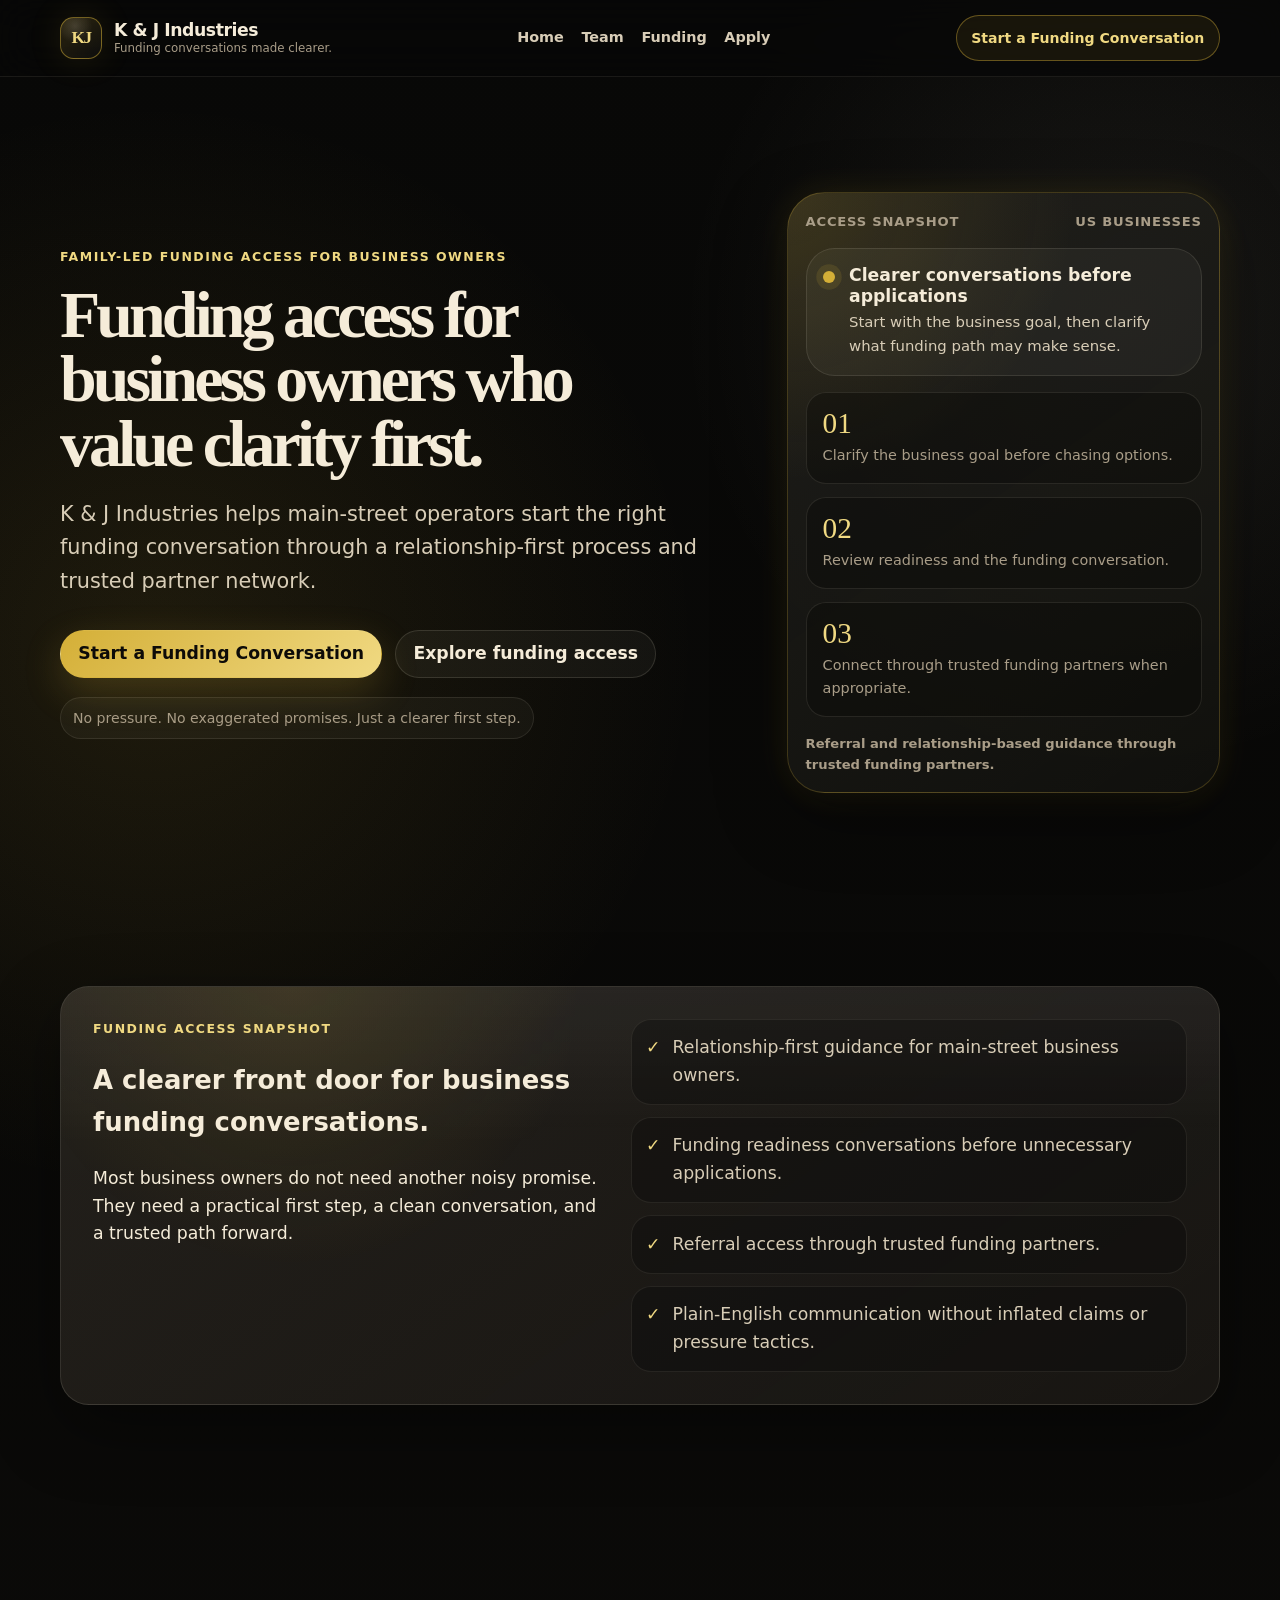
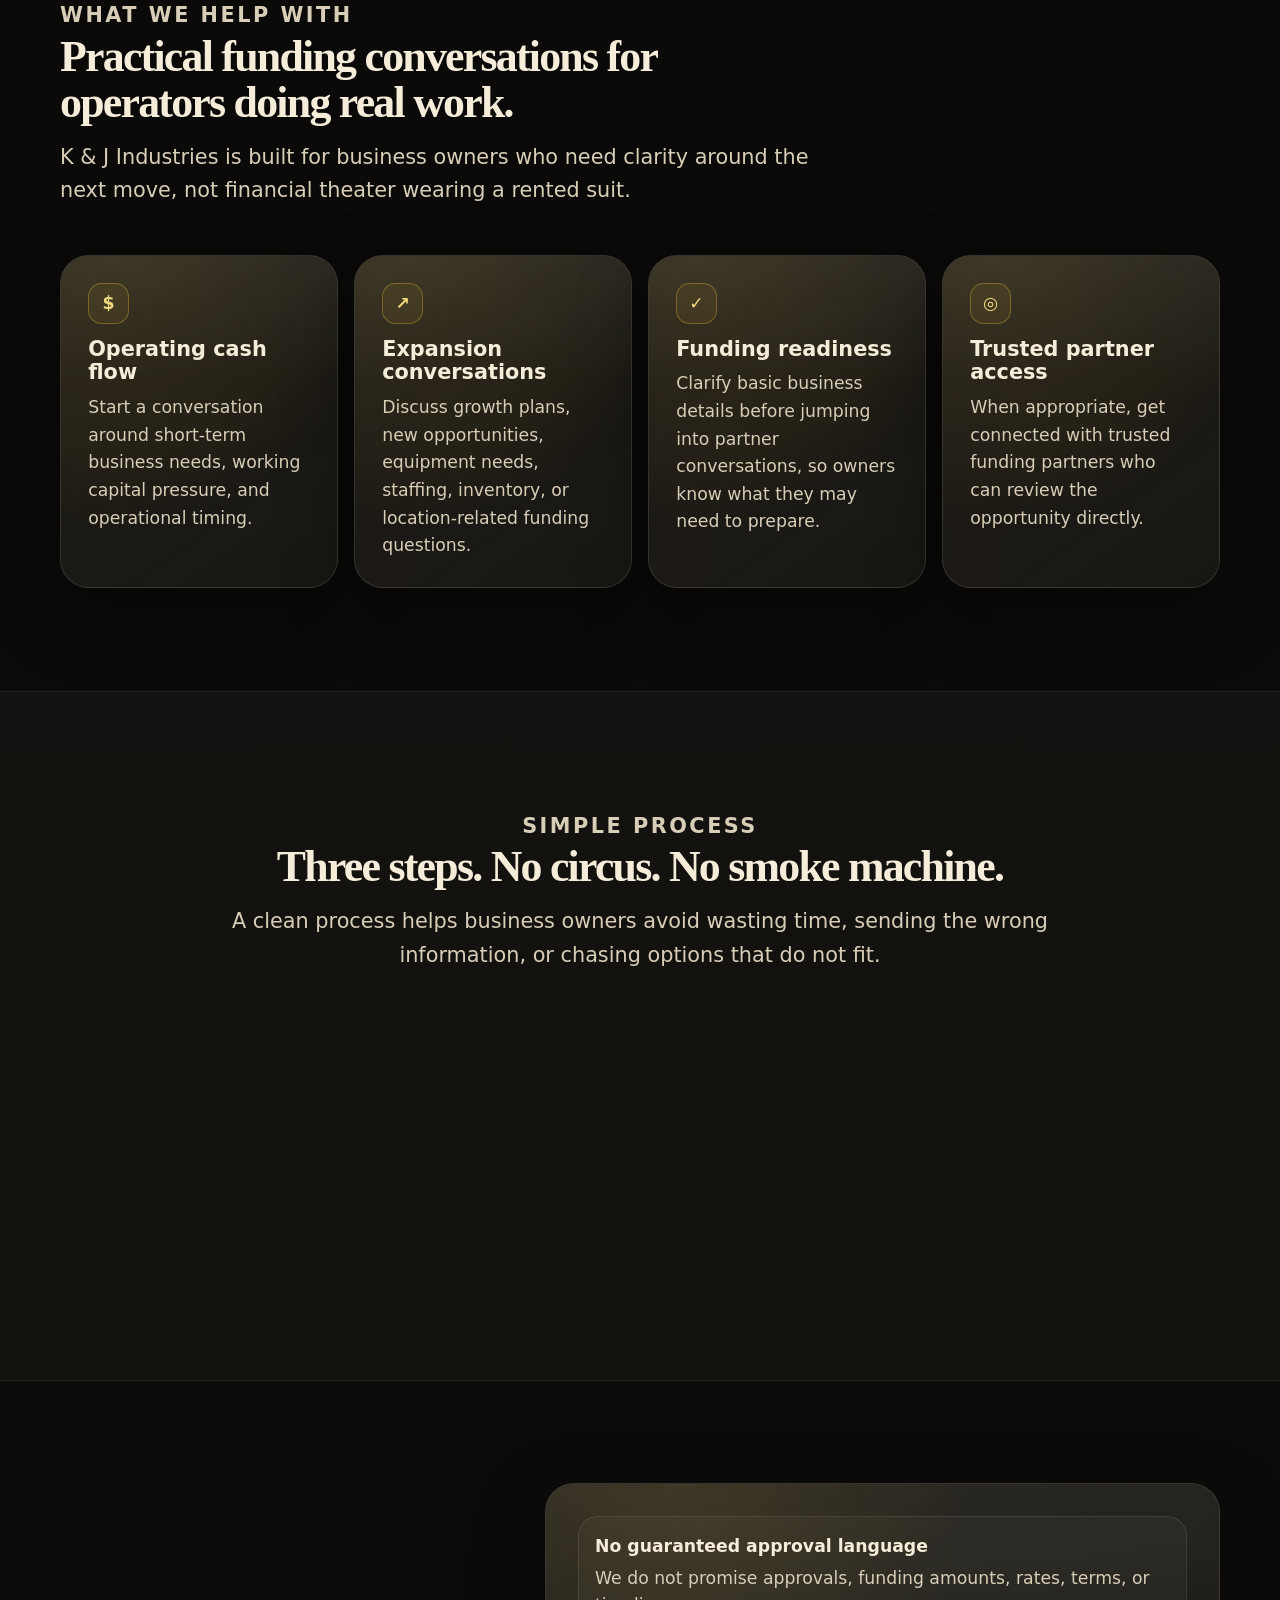
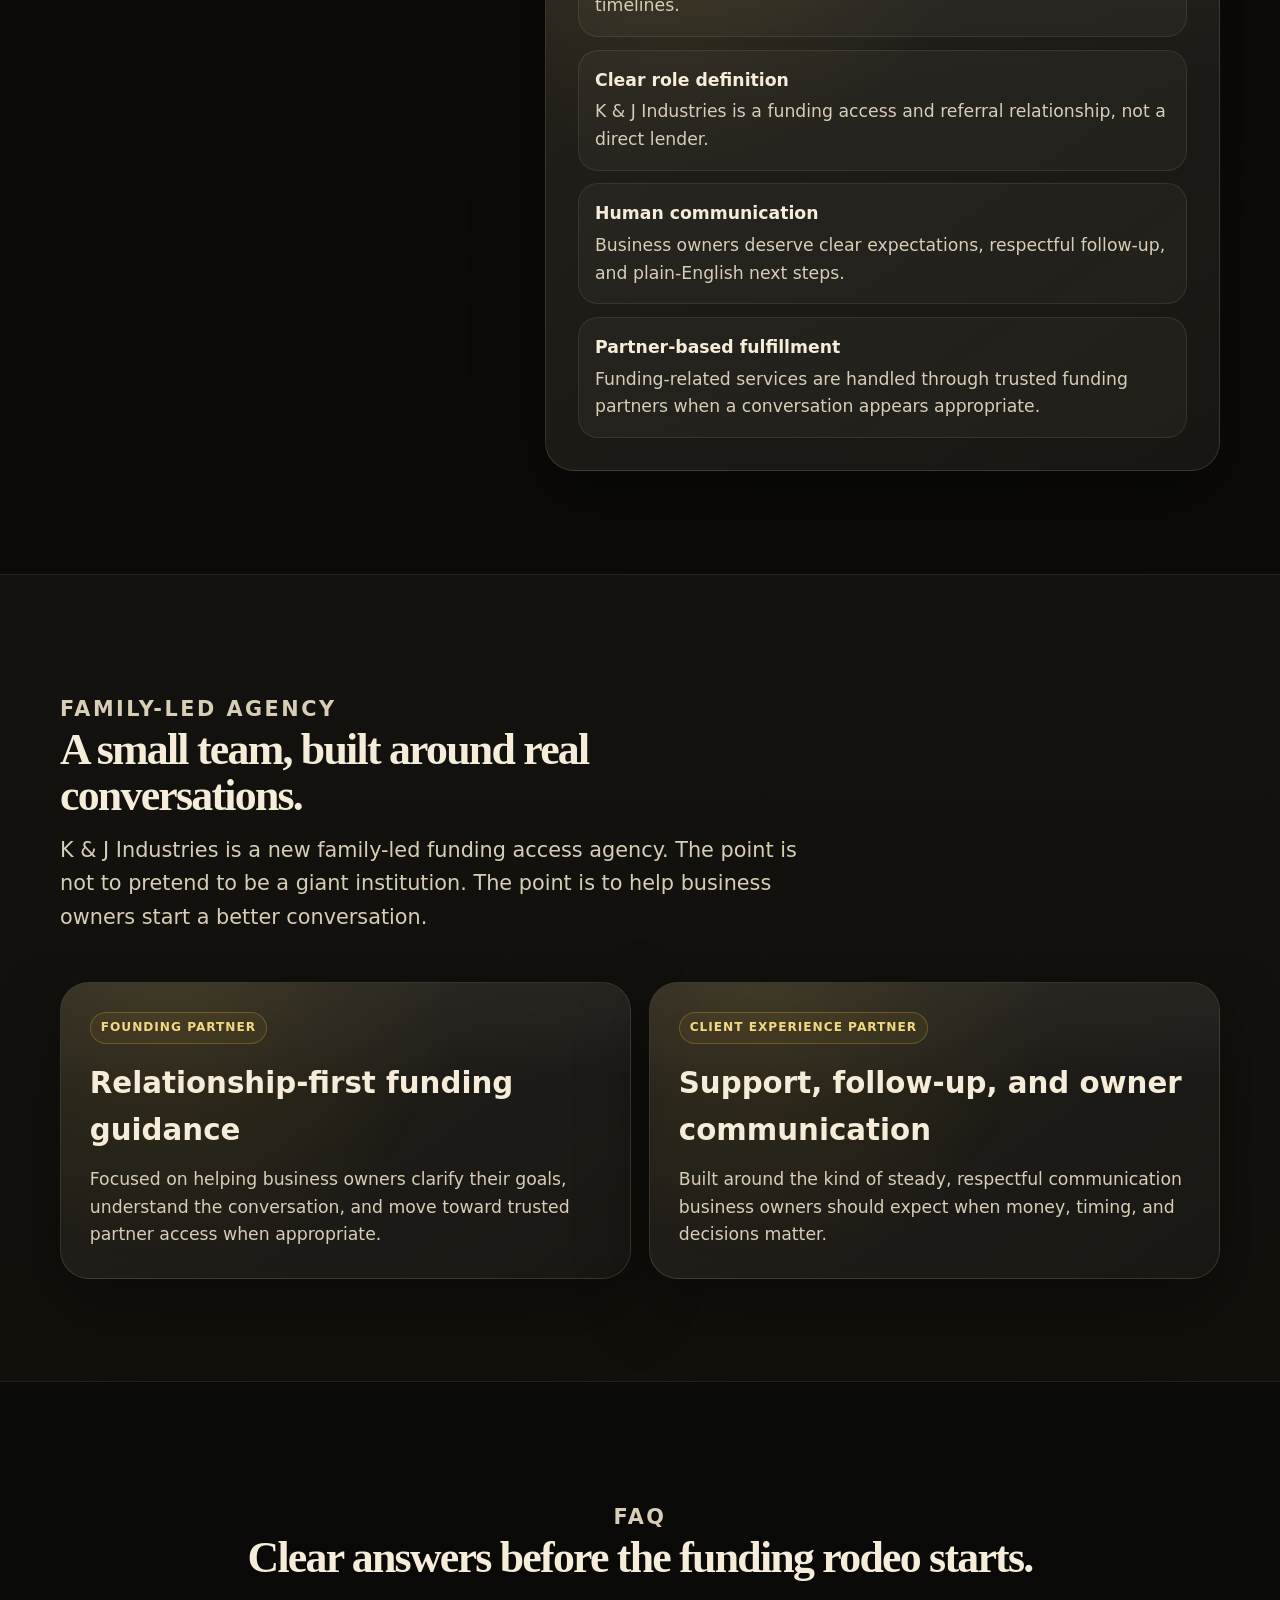
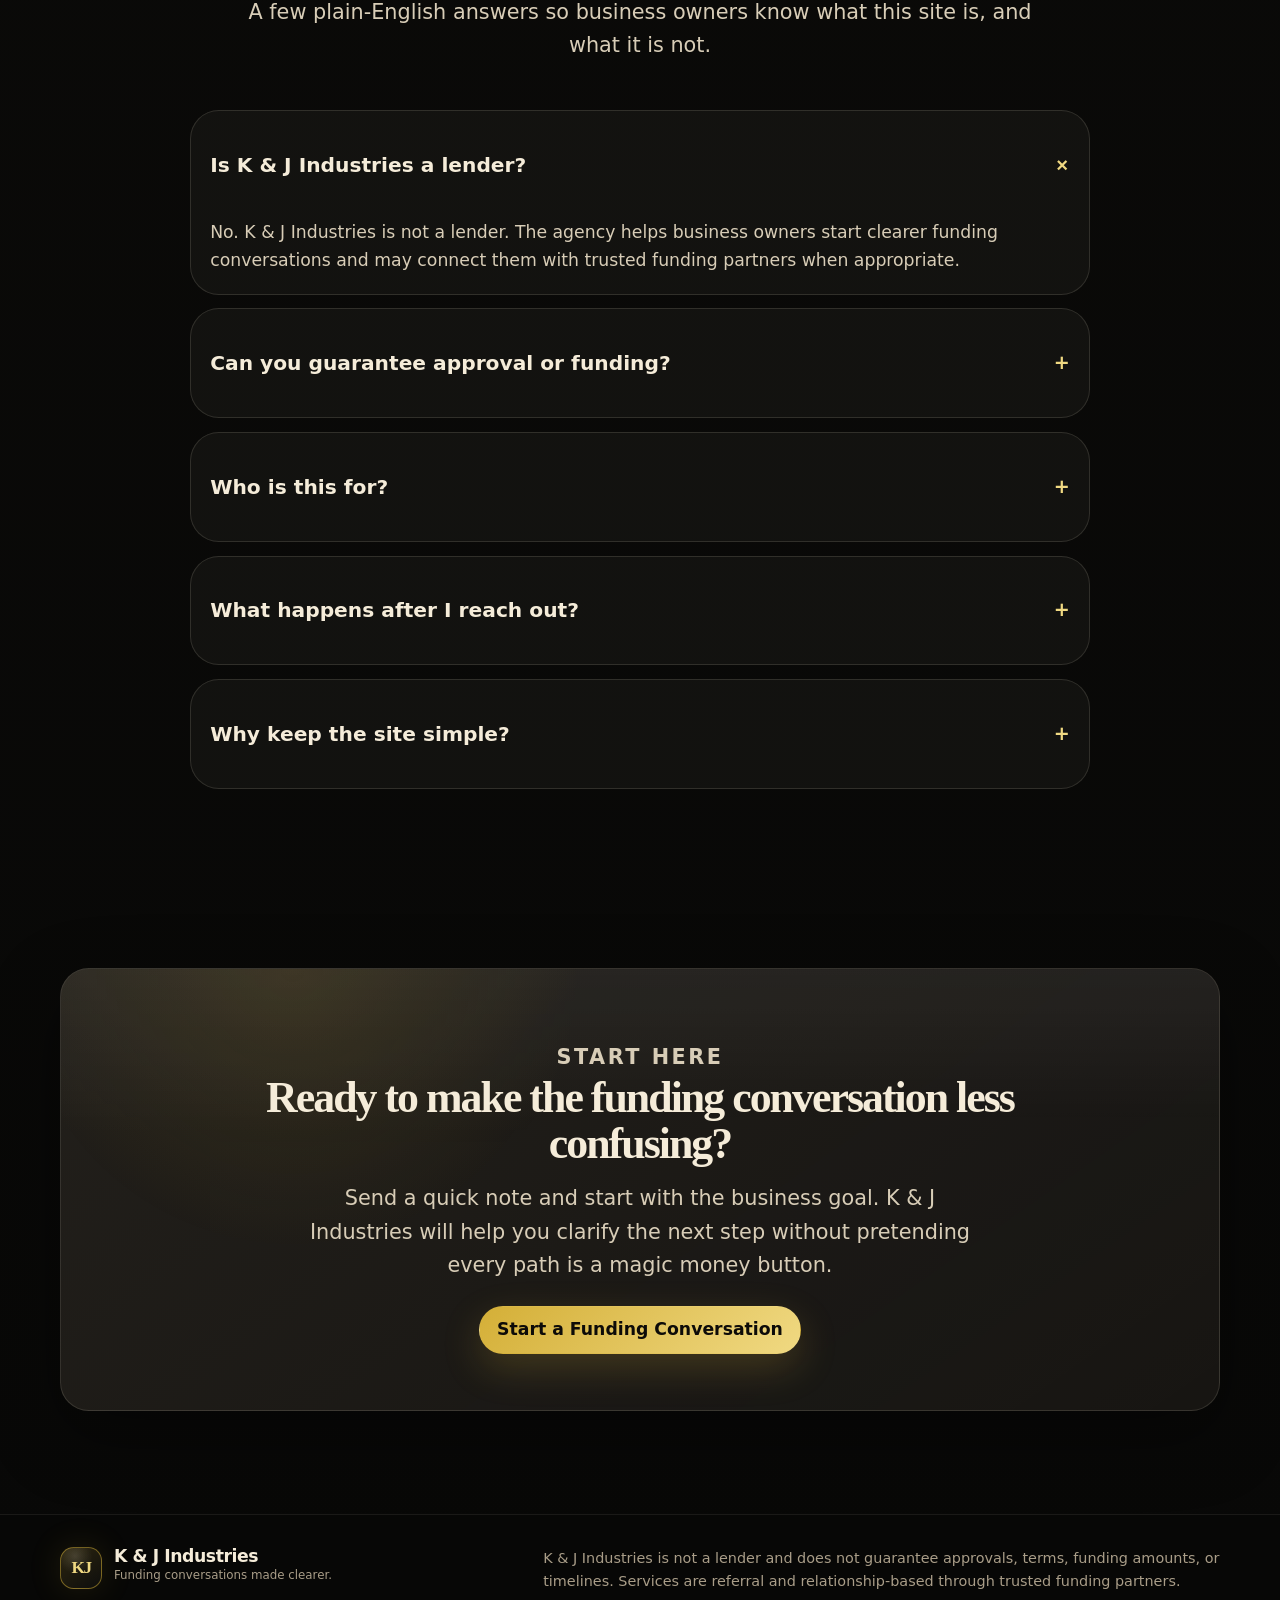
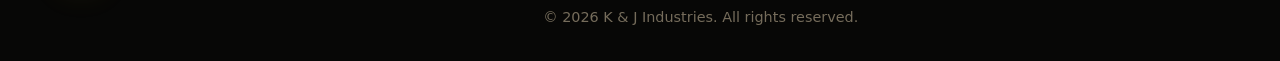
==== commit 13538ea2: "Wire premium motion layer into homepage" ====
--- a/index.html
+++ b/index.html
@@ -21,6 +21,7 @@
   <link rel="stylesheet" href="css/components.css" />
   <link rel="stylesheet" href="css/styles.css" />
   <link rel="stylesheet" href="css/pages.css" />
+  <link rel="stylesheet" href="css/motion.css?v=1" />
 </head>
 
 <body>
@@ -116,6 +117,7 @@
 
   <script src="js/store.js" defer></script>
   <script src="js/render.js" defer></script>
-  <script src="js/main.js" defer></script>
+  <script src="js/main.js?v=2" defer></script>
+  <script src="js/effects.js?v=1" defer></script>
 </body>
 </html>
--- a/css/motion.css
+++ b/css/motion.css
@@ -0,0 +1,205 @@
+/* Premium motion layer: lightweight, no libraries, no build step. */
+
+:root {
+  --motion-spotlight-x: 50%;
+  --motion-spotlight-y: 20%;
+}
+
+body {
+  opacity: 0;
+  transition: opacity 420ms var(--ease);
+}
+
+body.is-loaded {
+  opacity: 1;
+}
+
+.scroll-progress {
+  position: fixed;
+  top: 0;
+  left: 0;
+  z-index: 9999;
+  width: 100%;
+  height: 3px;
+  pointer-events: none;
+  background: transparent;
+}
+
+.scroll-progress__bar {
+  display: block;
+  width: 0%;
+  height: 100%;
+  background: linear-gradient(90deg, var(--color-gold-deep), var(--color-gold), var(--color-gold-soft));
+  box-shadow: 0 0 18px rgba(212, 175, 55, 0.55);
+  transform-origin: left center;
+}
+
+.button-primary,
+.header-cta {
+  position: relative;
+  overflow: hidden;
+  isolation: isolate;
+}
+
+.button-primary::after,
+.header-cta::after {
+  content: "";
+  position: absolute;
+  inset: -40% -70%;
+  z-index: -1;
+  background: linear-gradient(110deg, transparent 35%, rgba(255, 255, 255, 0.42) 48%, transparent 62%);
+  transform: translateX(-55%) rotate(8deg);
+  opacity: 0;
+  transition: transform 520ms var(--ease), opacity 260ms var(--ease);
+}
+
+.button-primary:hover::after,
+.header-cta:hover::after {
+  transform: translateX(55%) rotate(8deg);
+  opacity: 1;
+}
+
+.primary-nav a {
+  position: relative;
+}
+
+.primary-nav a::after {
+  content: "";
+  position: absolute;
+  left: 0;
+  right: 0;
+  bottom: 0.25rem;
+  height: 1px;
+  background: linear-gradient(90deg, transparent, var(--color-gold-soft), transparent);
+  transform: scaleX(0);
+  transform-origin: center;
+  transition: transform var(--speed) var(--ease);
+}
+
+.primary-nav a:hover::after,
+.primary-nav a[aria-current="page"]::after {
+  transform: scaleX(1);
+}
+
+.hero::after,
+.page-hero::after,
+.section-muted::after {
+  content: "";
+  position: absolute;
+  inset: 0;
+  z-index: -1;
+  pointer-events: none;
+  opacity: 0.72;
+  background: radial-gradient(circle at var(--motion-spotlight-x) var(--motion-spotlight-y), rgba(212, 175, 55, 0.13), transparent 24rem);
+  transition: opacity 260ms var(--ease);
+}
+
+.card,
+.hero-panel,
+.profile-feature-card {
+  transform-style: preserve-3d;
+  will-change: transform;
+}
+
+.card:hover,
+.hero-panel:hover,
+.profile-feature-card:hover {
+  box-shadow: var(--shadow-soft), 0 0 42px rgba(212, 175, 55, 0.13);
+}
+
+.bento-card::after,
+.detail-card::after,
+.profile-feature-card::after,
+.apply-panel::after {
+  content: "";
+  position: absolute;
+  inset: 0;
+  pointer-events: none;
+  border-radius: inherit;
+  background: radial-gradient(circle at var(--motion-spotlight-x) var(--motion-spotlight-y), rgba(245, 236, 217, 0.10), transparent 18rem);
+  opacity: 0;
+  transition: opacity var(--speed) var(--ease);
+}
+
+.bento-card:hover::after,
+.detail-card:hover::after,
+.profile-feature-card:hover::after,
+.apply-panel:hover::after {
+  opacity: 1;
+}
+
+.profile-photo-frame img {
+  transition: transform 700ms var(--ease), filter 700ms var(--ease);
+}
+
+.profile-feature-card:hover .profile-photo-frame img {
+  transform: scale(1.045);
+  filter: contrast(1.04) saturate(1.03);
+}
+
+.profile-photo-frame {
+  position: relative;
+}
+
+.profile-photo-frame::after {
+  content: "";
+  position: absolute;
+  inset: 0;
+  pointer-events: none;
+  background: linear-gradient(180deg, transparent 52%, rgba(8, 8, 7, 0.32));
+}
+
+.reveal {
+  transition-delay: var(--reveal-delay, 0ms);
+}
+
+.bento-grid .reveal:nth-child(1) { --reveal-delay: 40ms; }
+.bento-grid .reveal:nth-child(2) { --reveal-delay: 90ms; }
+.bento-grid .reveal:nth-child(3) { --reveal-delay: 140ms; }
+.bento-grid .reveal:nth-child(4) { --reveal-delay: 190ms; }
+.bento-grid .reveal:nth-child(5) { --reveal-delay: 240ms; }
+.bento-grid .reveal:nth-child(6) { --reveal-delay: 290ms; }
+
+@keyframes slowGradientDrift {
+  0% { transform: translate3d(0, 0, 0) scale(1); }
+  50% { transform: translate3d(2%, -2%, 0) scale(1.04); }
+  100% { transform: translate3d(0, 0, 0) scale(1); }
+}
+
+.orb {
+  animation: slowGradientDrift 12s var(--ease) infinite;
+}
+
+.orb-two {
+  animation-duration: 16s;
+  animation-delay: -4s;
+}
+
+@media (prefers-reduced-motion: reduce) {
+  body {
+    opacity: 1;
+    transition: none;
+  }
+
+  .scroll-progress,
+  .button-primary::after,
+  .header-cta::after,
+  .hero::after,
+  .page-hero::after,
+  .section-muted::after,
+  .bento-card::after,
+  .detail-card::after,
+  .profile-feature-card::after,
+  .apply-panel::after {
+    display: none;
+  }
+
+  .orb {
+    animation: none;
+  }
+
+  .profile-feature-card:hover .profile-photo-frame img {
+    transform: none;
+    filter: none;
+  }
+}
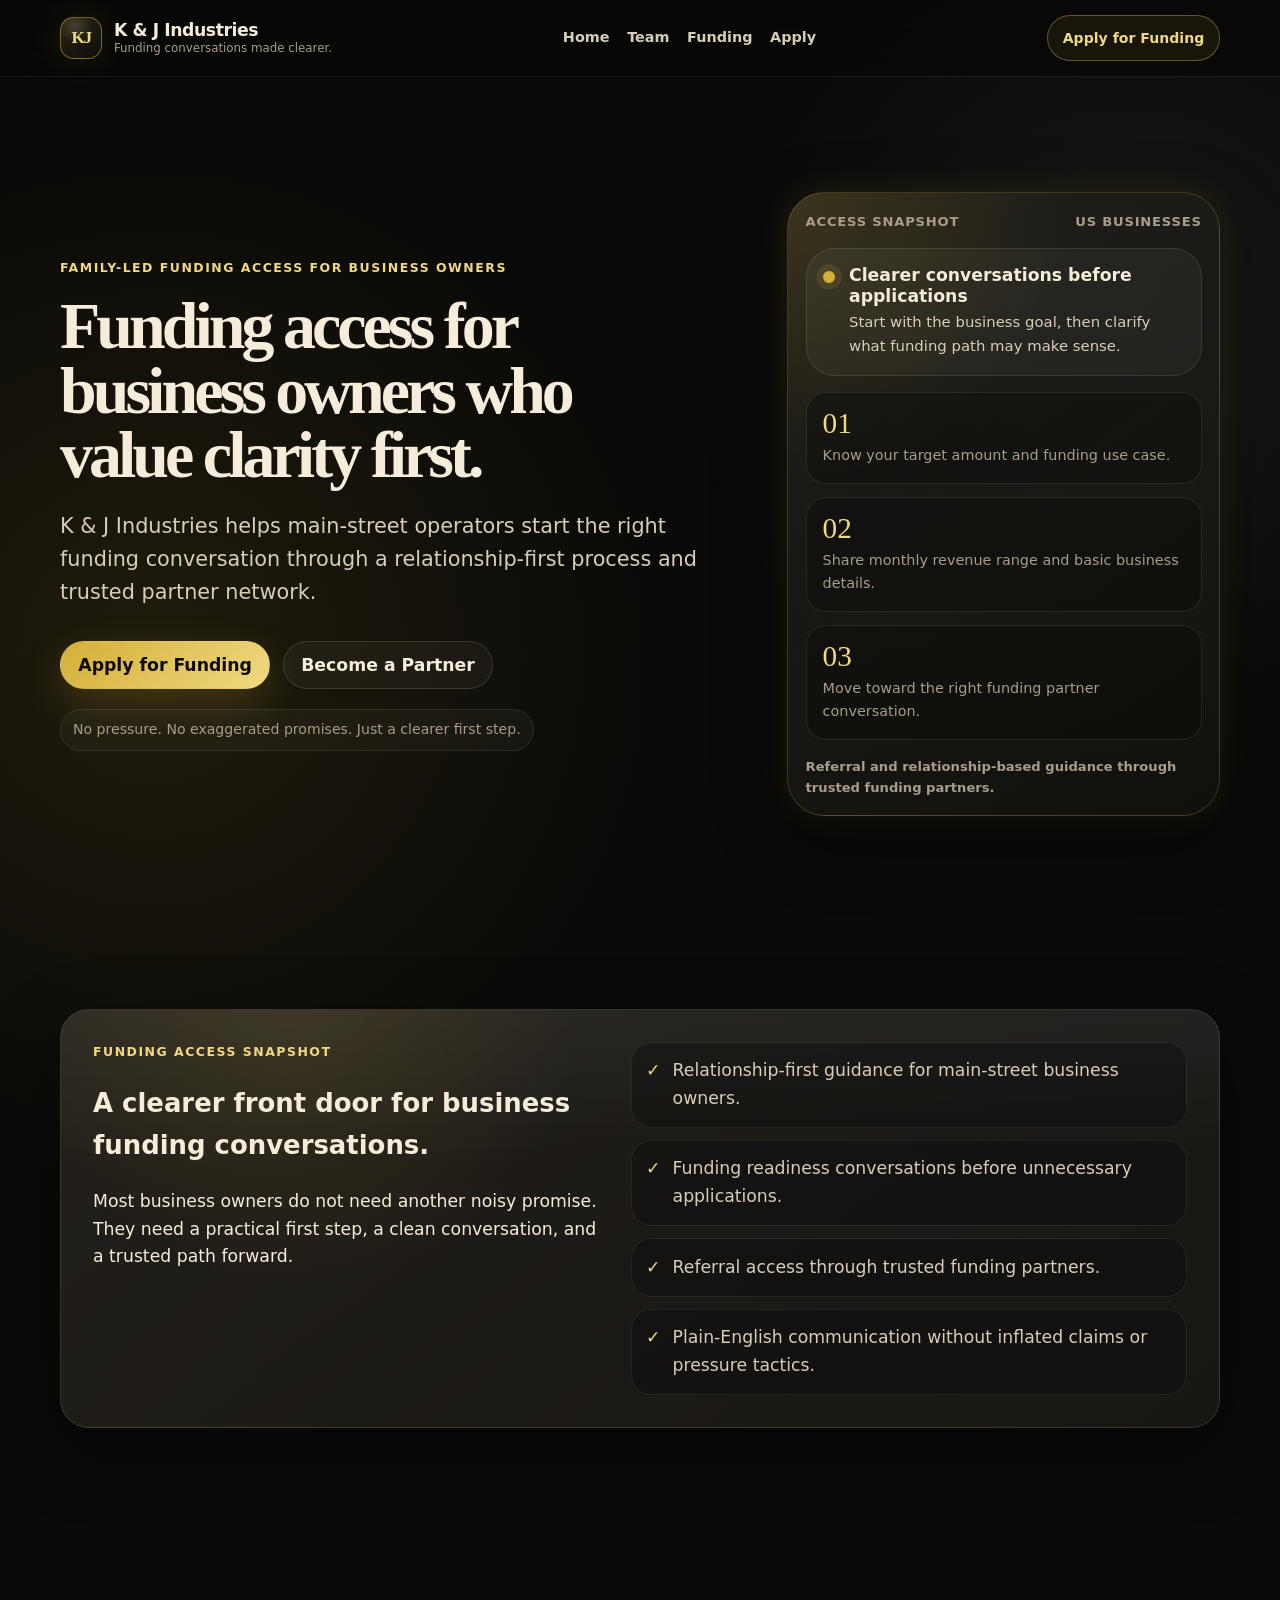
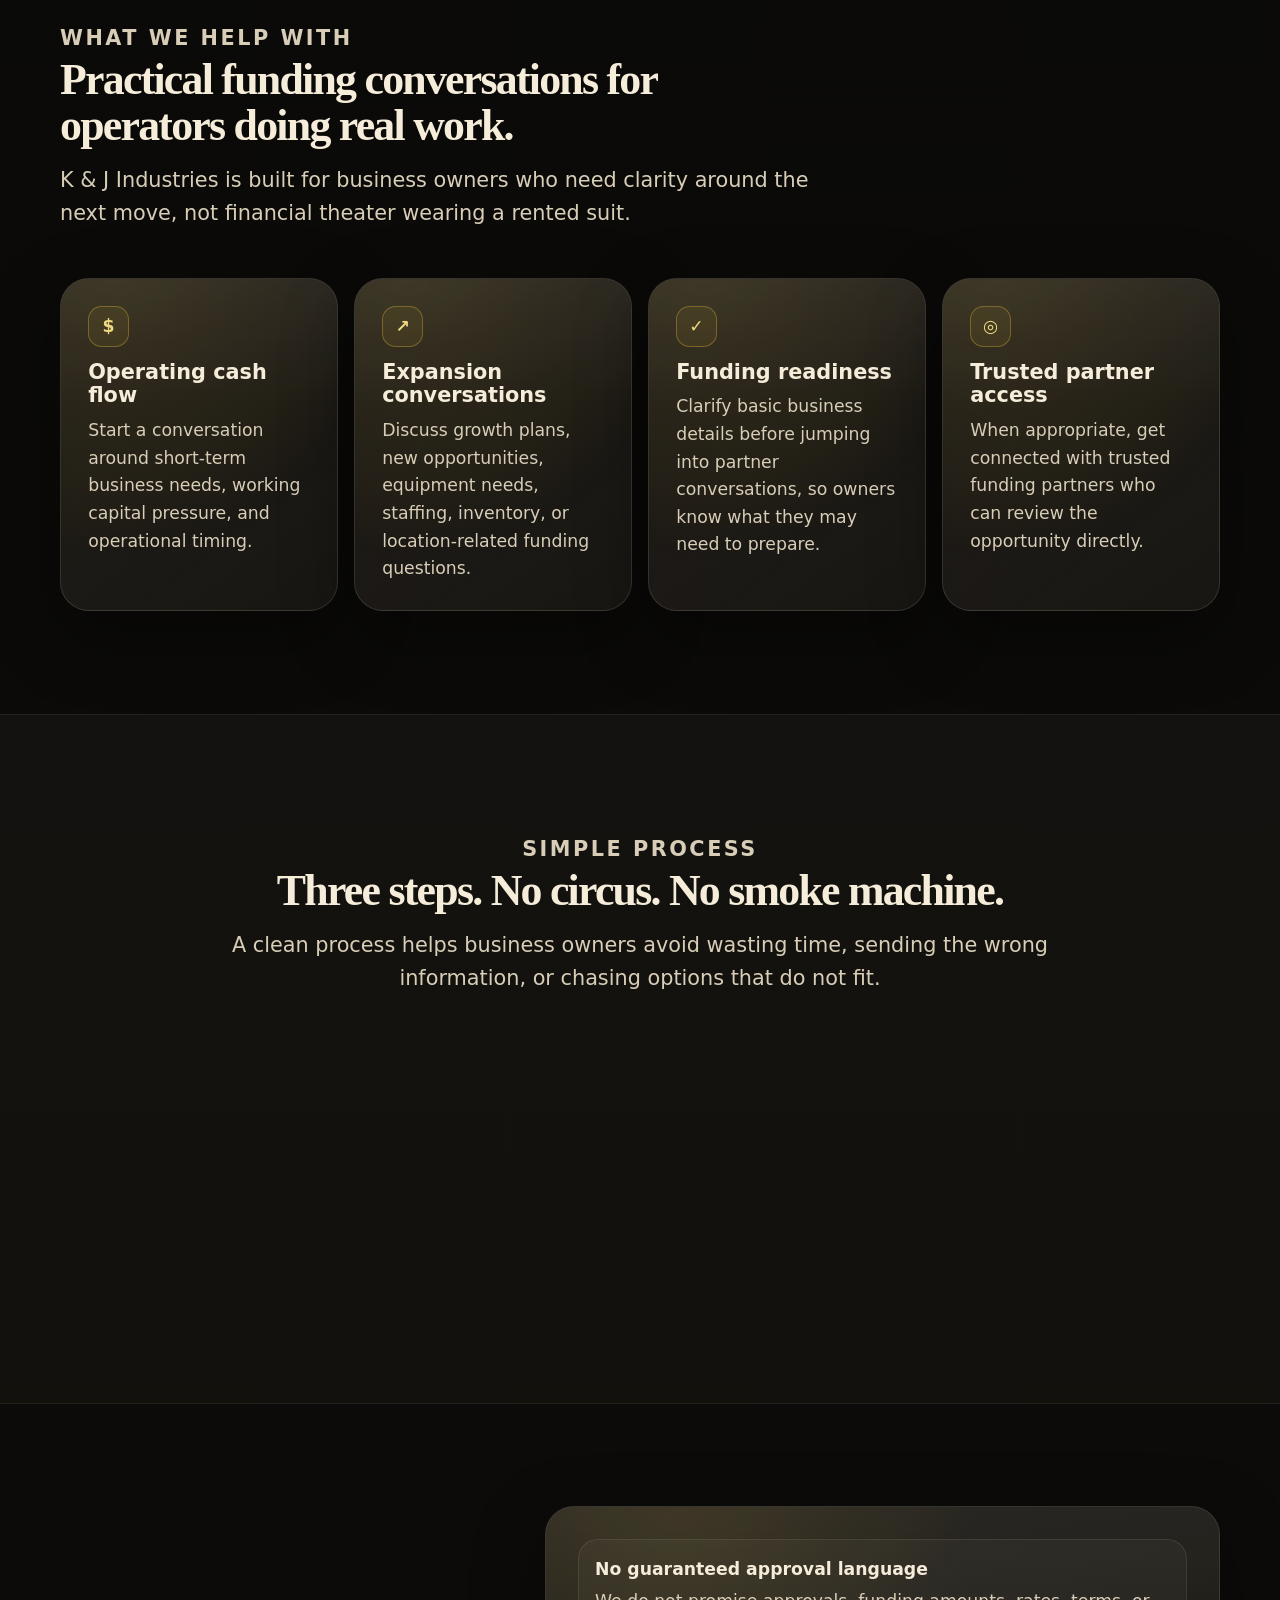
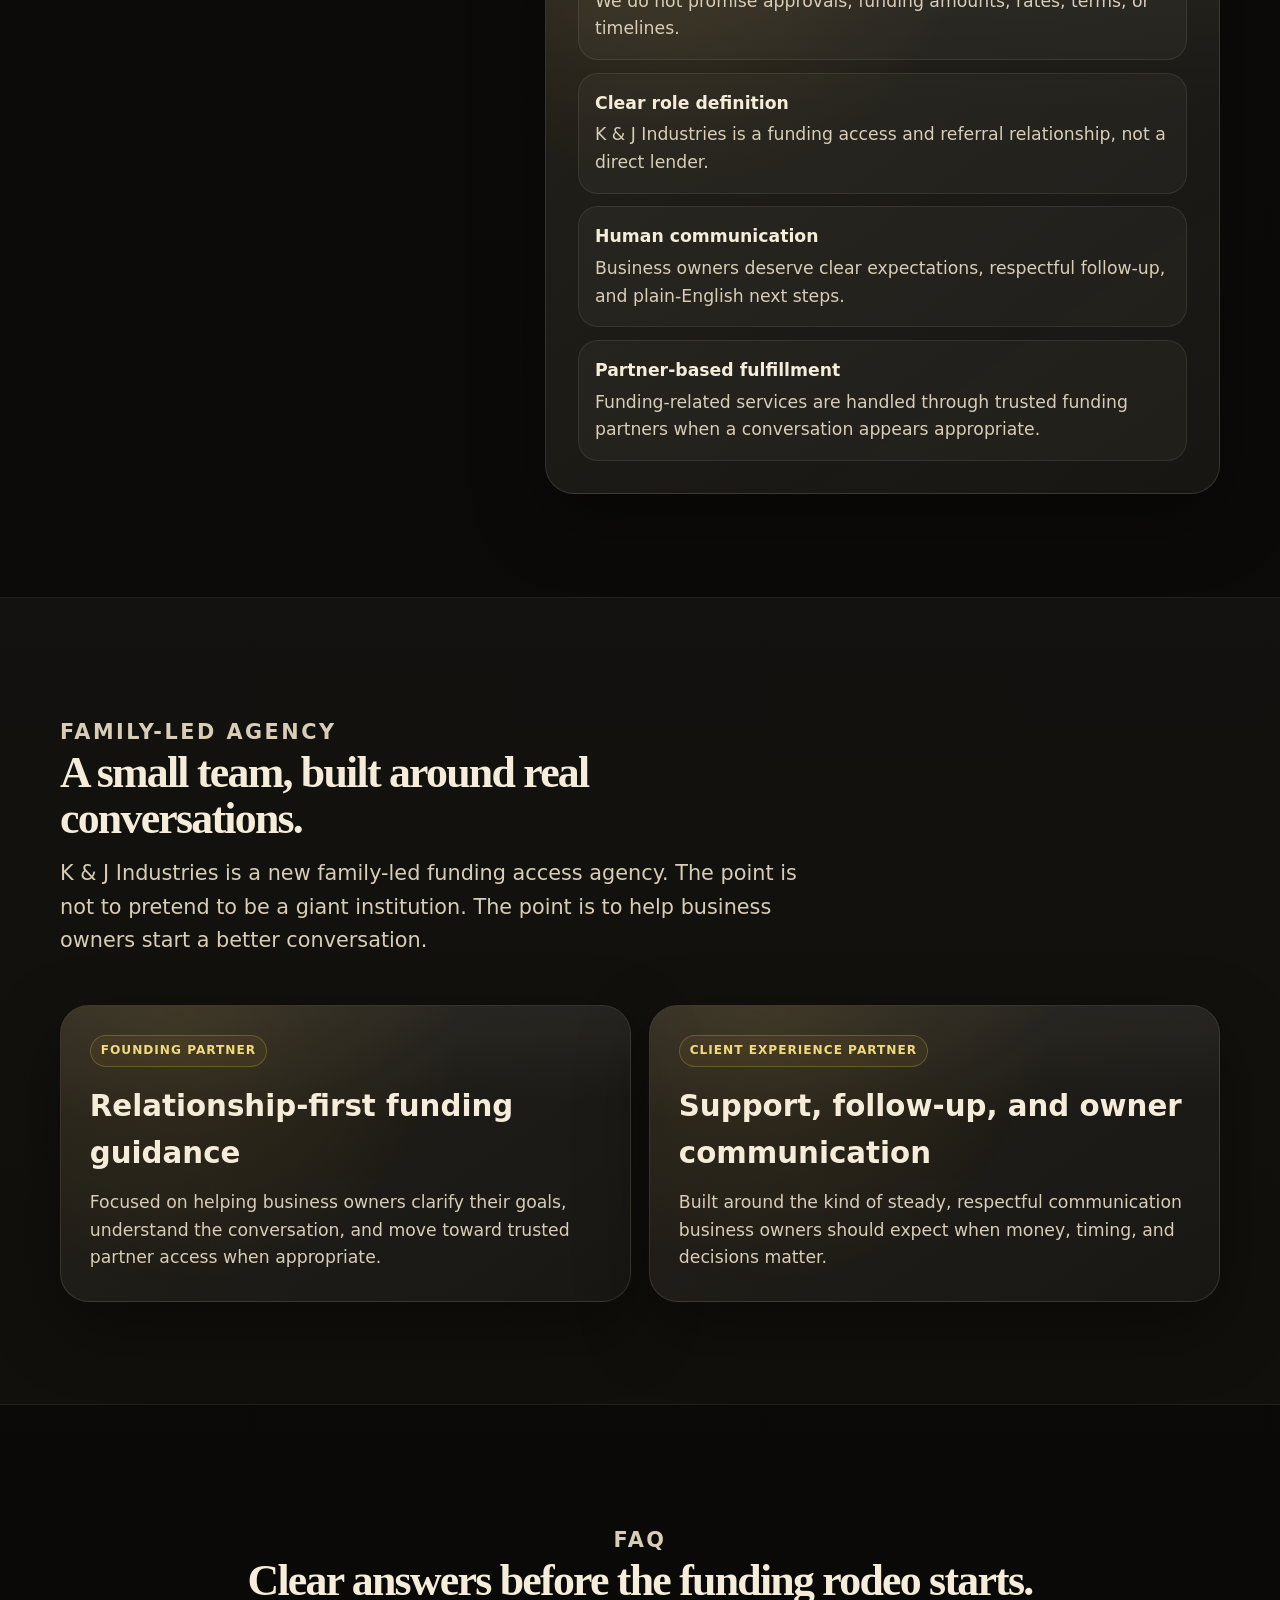
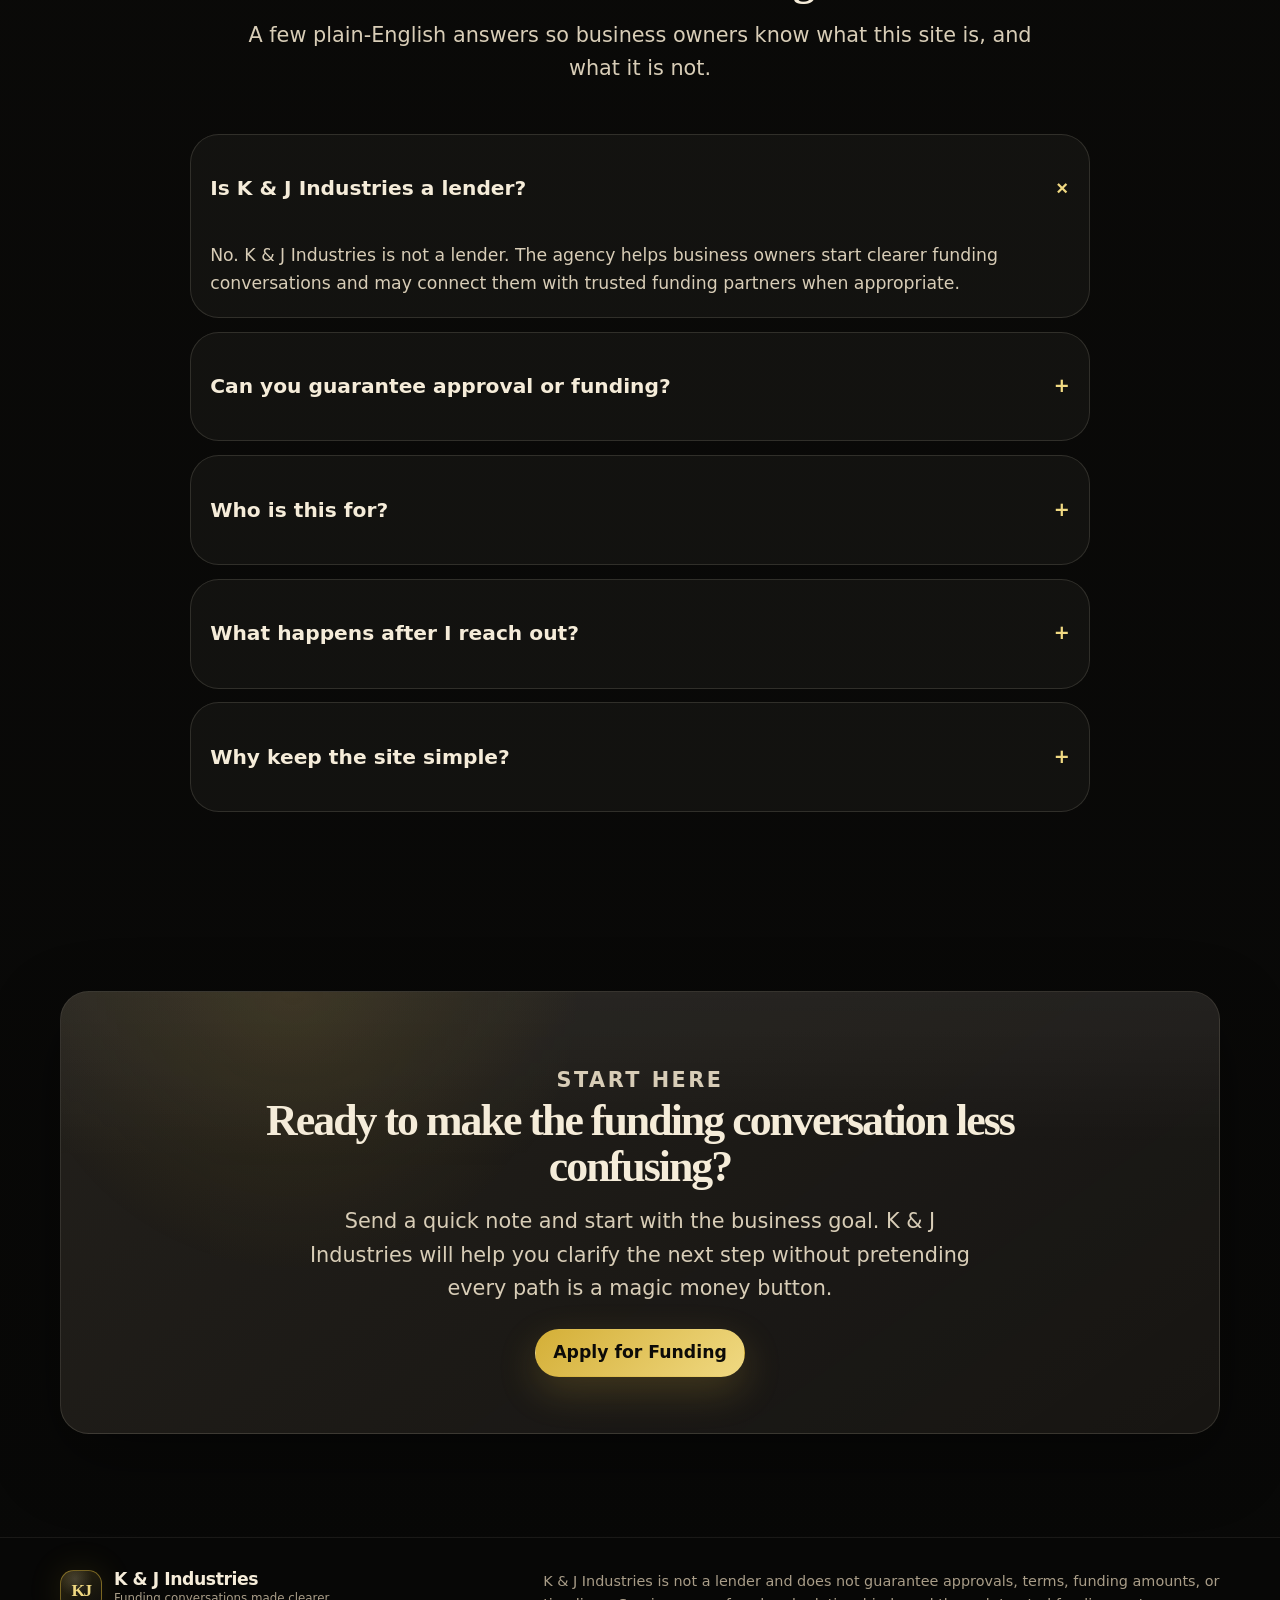
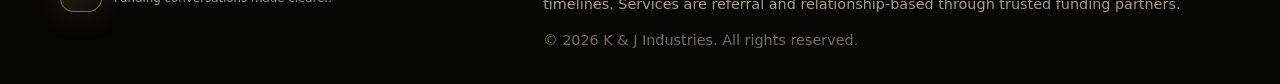
==== commit 8e25abba: "Update homepage CTA labels for Slice 2" ====
--- a/index.html
+++ b/index.html
@@ -52,7 +52,7 @@
           <a href="apply.html">Apply</a>
         </nav>
 
-        <a class="header-cta" href="apply.html">Start a Funding Conversation</a>
+        <a class="header-cta" href="apply.html">Apply for Funding</a>
       </div>
     </header>
 
@@ -71,8 +71,8 @@
             <p class="hero-subtitle" data-hero-subtitle>K &amp; J Industries helps main-street operators start the right funding conversation through a relationship-first process and trusted partner network.</p>
 
             <div class="hero-actions">
-              <a class="button button-primary" href="apply.html">Start a Funding Conversation</a>
-              <a class="button button-secondary" href="funding.html">Explore funding access</a>
+              <a class="button button-primary" href="apply.html">Apply for Funding</a>
+              <a class="button button-secondary" href="mailto:hello@kjindustriesfunding.com?subject=Become%20a%20K%20%26%20J%20Industries%20Funding%20Partner">Become a Partner</a>
             </div>
 
             <div class="hero-note" data-hero-note>No pressure. No exaggerated promises. Just a clearer first step.</div>
--- a/css/pages.css
+++ b/css/pages.css
@@ -181,14 +181,148 @@
   color: var(--color-parchment-soft);
 }
 
+.trust-strip {
+  display: grid;
+  grid-template-columns: repeat(4, 1fr);
+  gap: 0.85rem;
+  padding: 0.9rem;
+}
+
+.trust-item {
+  min-height: 132px;
+  padding: 1rem;
+  border: 1px solid rgba(245, 236, 217, 0.09);
+  border-radius: var(--radius-md);
+  background: rgba(8, 8, 7, 0.28);
+}
+
+.trust-item strong {
+  display: block;
+  color: var(--color-parchment);
+  line-height: 1.15;
+}
+
+.trust-item span {
+  display: block;
+  margin-top: 0.45rem;
+  color: var(--color-muted);
+  font-size: 0.9rem;
+}
+
+.flow-grid {
+  display: grid;
+  grid-template-columns: repeat(4, 1fr);
+  gap: 1rem;
+}
+
+.flow-step {
+  padding: 1.15rem;
+}
+
+.flow-step-number {
+  display: inline-flex;
+  align-items: center;
+  justify-content: center;
+  width: 2.45rem;
+  height: 2.45rem;
+  border-radius: 999px;
+  color: #080807;
+  background: linear-gradient(135deg, var(--color-gold), var(--color-gold-soft));
+  font-weight: 950;
+}
+
+.flow-step h3 {
+  margin: 0.9rem 0 0;
+  font-size: var(--step-1);
+  line-height: 1.15;
+}
+
+.flow-step p {
+  margin: 0.55rem 0 0;
+  color: var(--color-parchment-soft);
+}
+
+.audience-grid {
+  display: grid;
+  grid-template-columns: repeat(3, 1fr);
+  gap: 1rem;
+}
+
+.audience-card {
+  min-height: 190px;
+  padding: 1.2rem;
+}
+
+.audience-card h3 {
+  margin: 0;
+  font-size: var(--step-1);
+  line-height: 1.15;
+}
+
+.audience-card p {
+  margin: 0.65rem 0 0;
+  color: var(--color-parchment-soft);
+}
+
+.funding-chip-row {
+  display: flex;
+  flex-wrap: wrap;
+  gap: 0.65rem;
+  margin-top: 1.1rem;
+}
+
+.funding-chip {
+  display: inline-flex;
+  align-items: center;
+  min-height: 2.35rem;
+  padding: 0.45rem 0.72rem;
+  border: 1px solid rgba(212, 175, 55, 0.25);
+  border-radius: 999px;
+  color: var(--color-gold-soft);
+  background: rgba(212, 175, 55, 0.065);
+  font-size: 0.86rem;
+  font-weight: 800;
+}
+
+.cta-lane-grid {
+  display: grid;
+  grid-template-columns: 1.1fr 0.9fr;
+  gap: 1rem;
+  align-items: stretch;
+}
+
+.cta-lane {
+  padding: clamp(1.2rem, 3vw, 2rem);
+}
+
+.cta-lane h2,
+.cta-lane h3 {
+  margin: 0;
+  font-family: var(--font-serif);
+  letter-spacing: -0.04em;
+  line-height: 1.05;
+}
+
+.cta-lane p {
+  margin: 0.85rem 0 0;
+  color: var(--color-parchment-soft);
+}
+
 @media (max-width: 940px) {
   .page-hero-grid,
-  .split-grid {
+  .split-grid,
+  .cta-lane-grid {
     grid-template-columns: 1fr;
   }
 
   .funding-card {
     grid-column: span 6;
+  }
+
+  .trust-strip,
+  .flow-grid,
+  .audience-grid {
+    grid-template-columns: repeat(2, 1fr);
   }
 }
 
@@ -200,4 +334,10 @@
   .funding-card {
     grid-column: auto;
   }
-}
+
+  .trust-strip,
+  .flow-grid,
+  .audience-grid {
+    grid-template-columns: 1fr;
+  }
+}
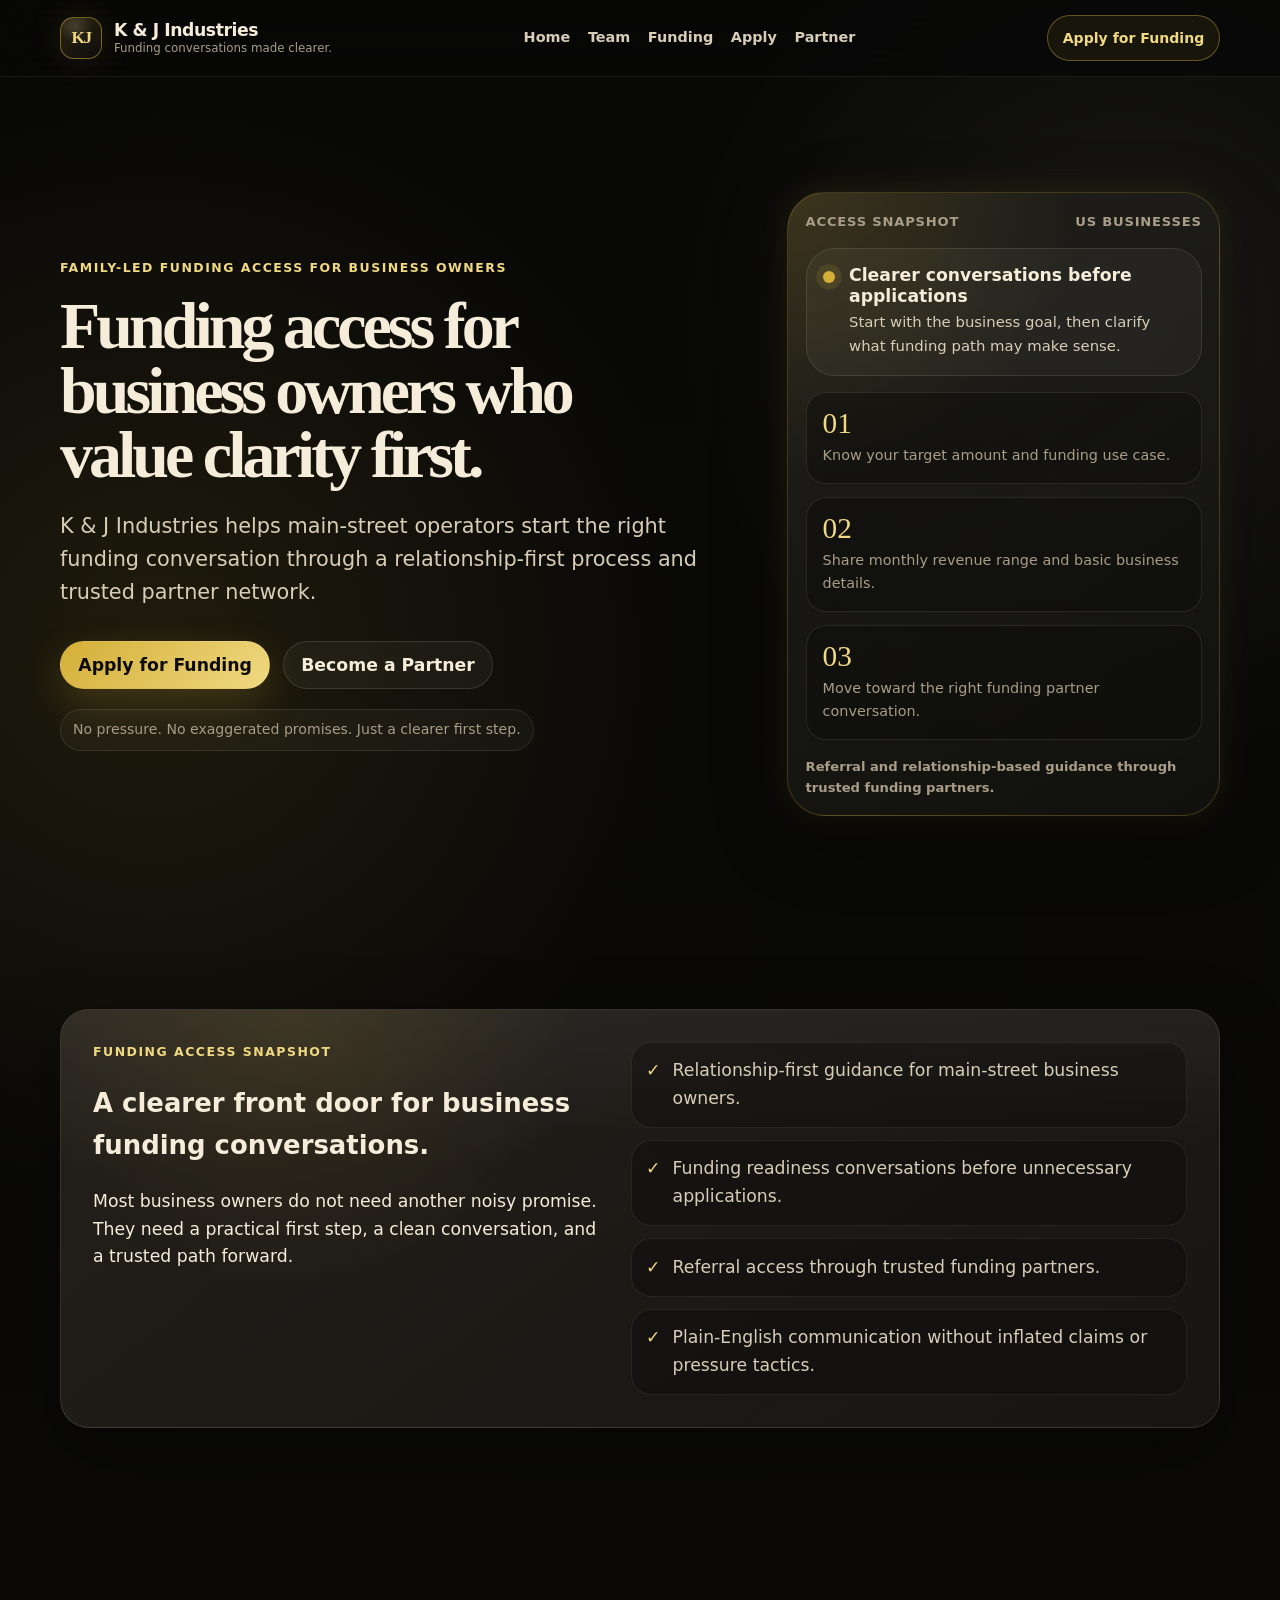
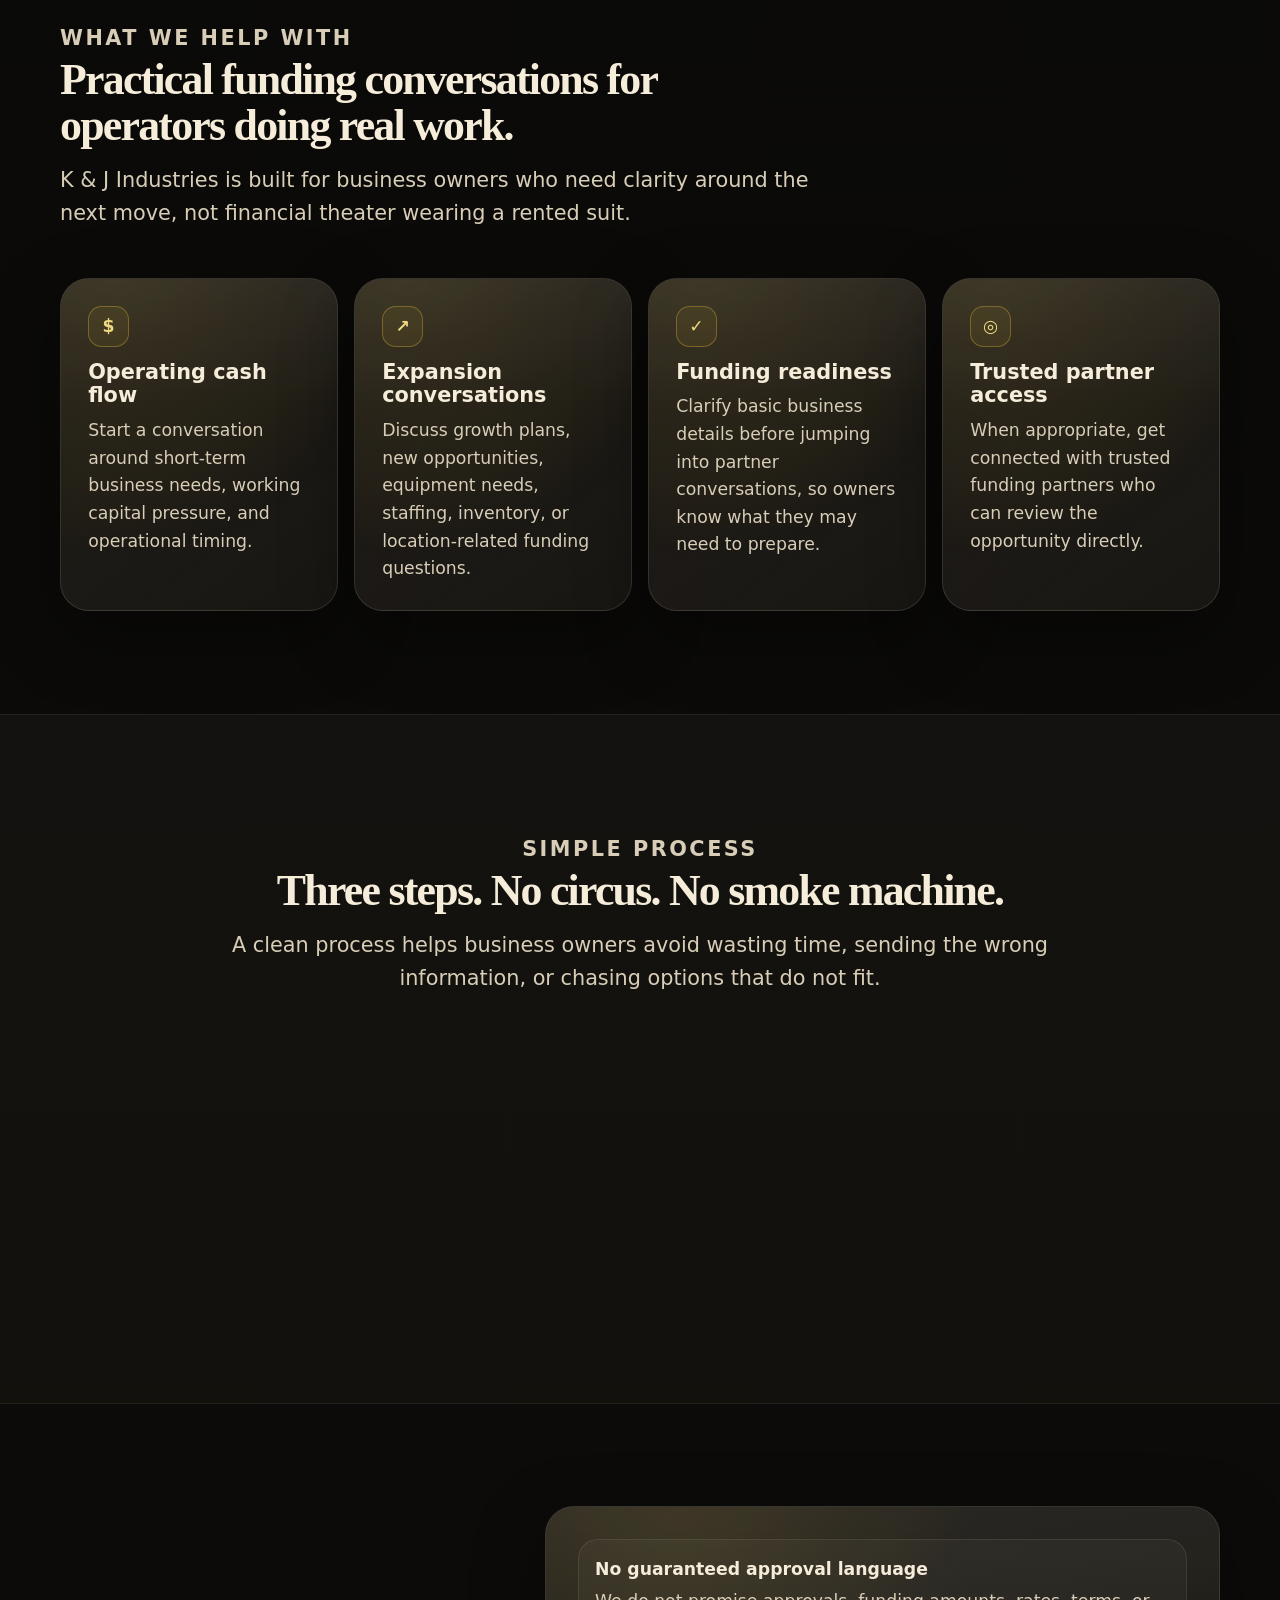
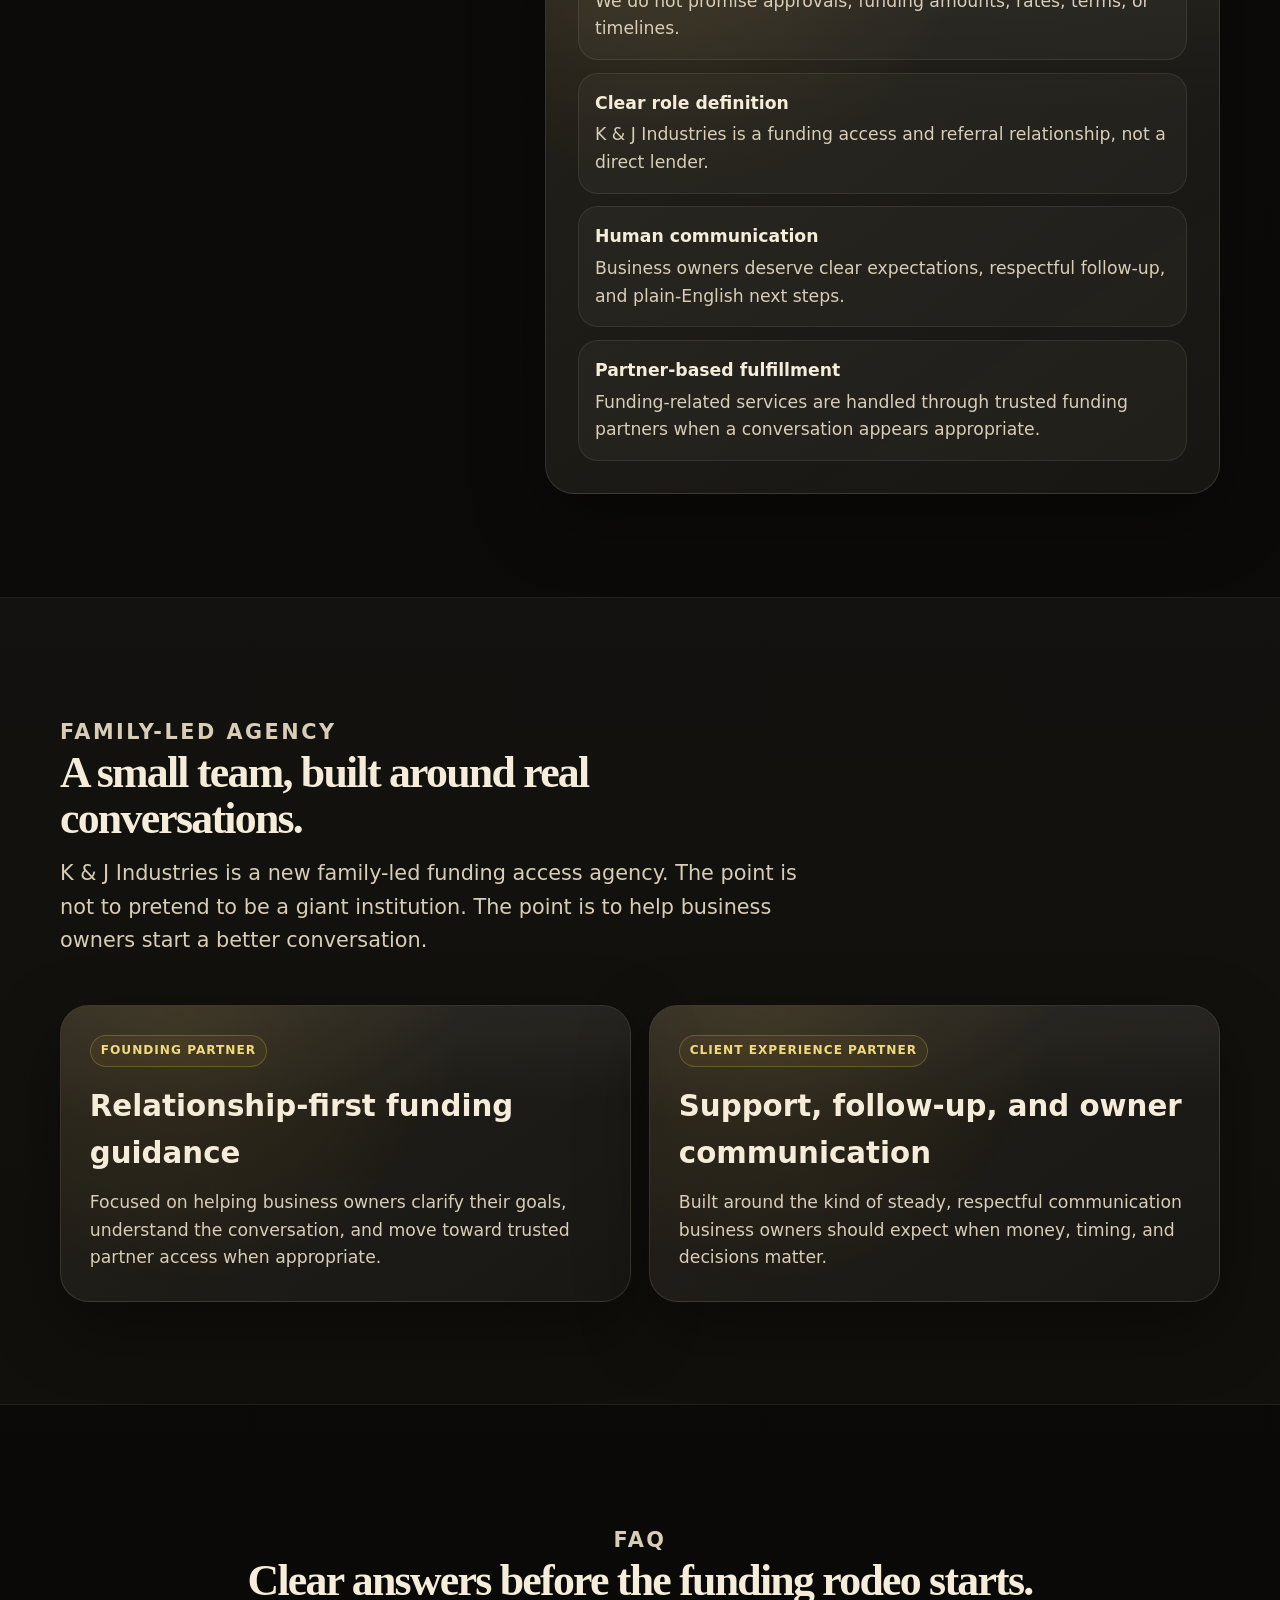
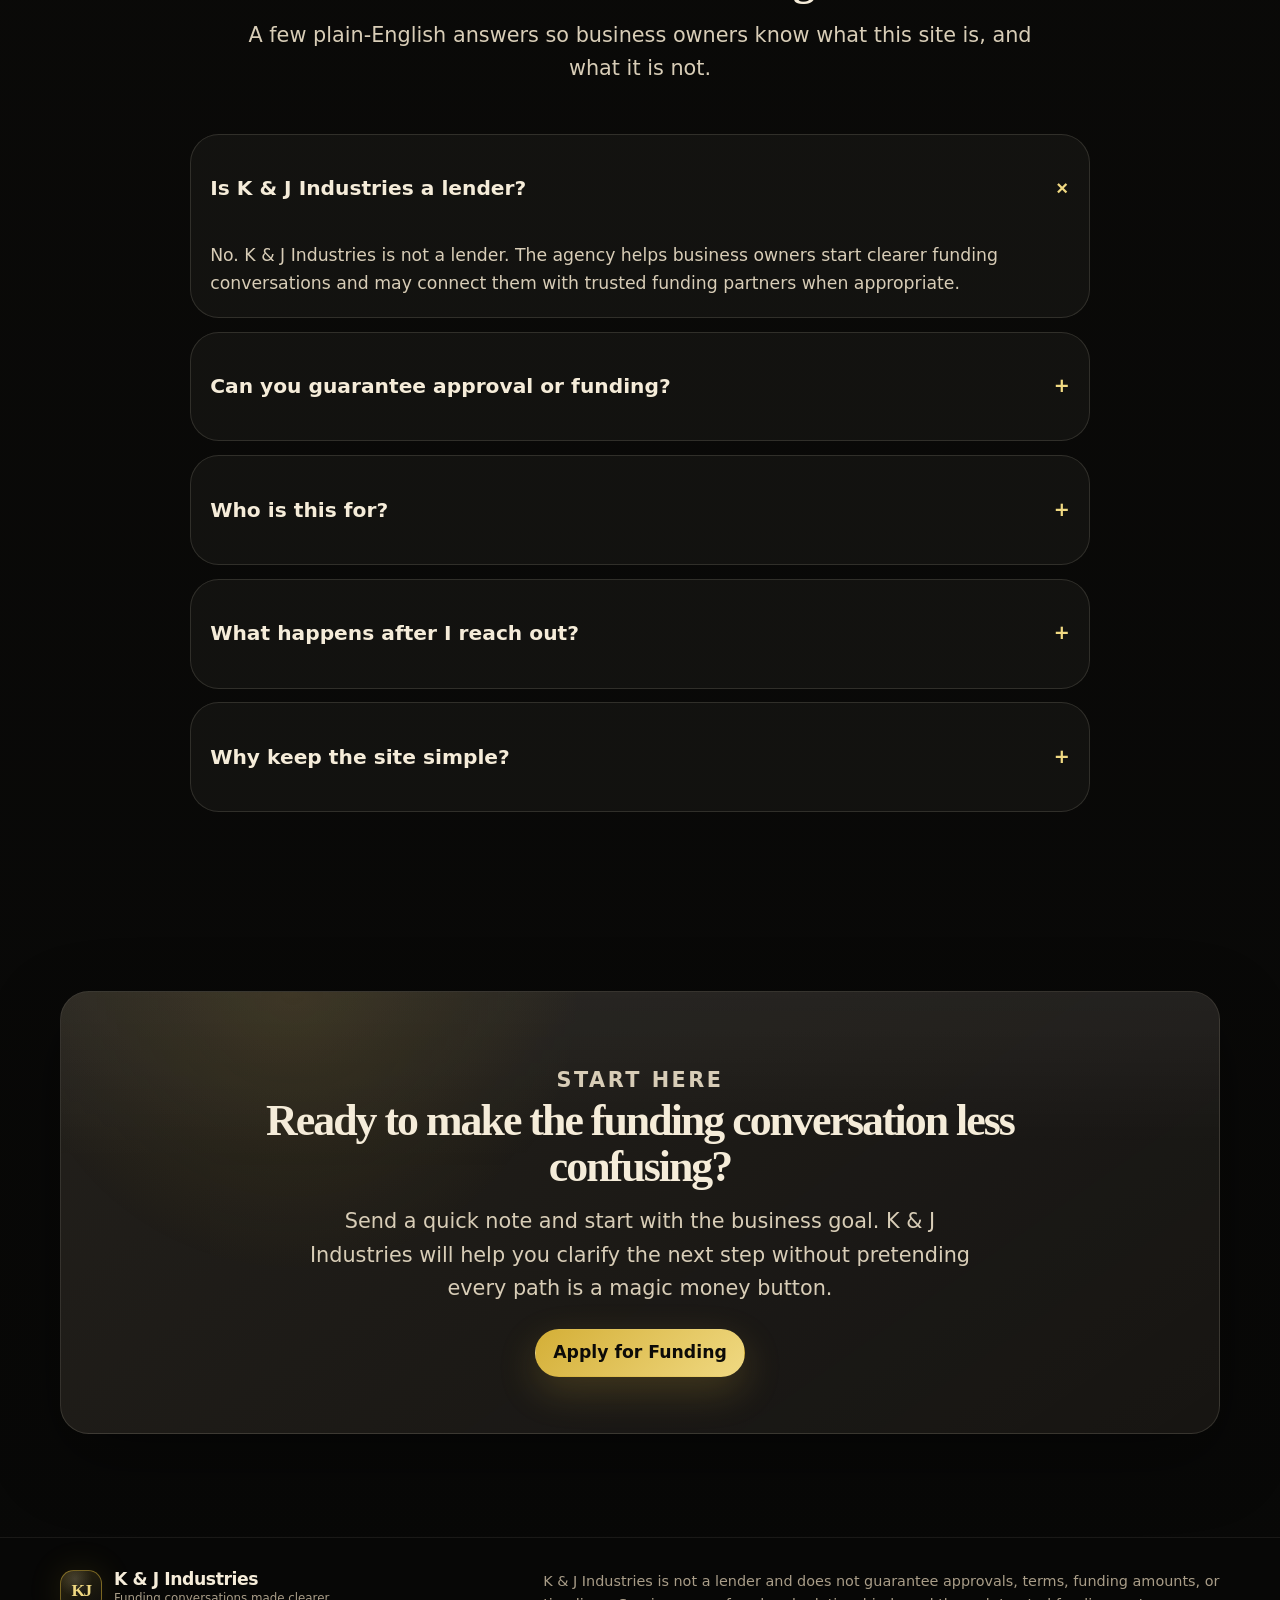
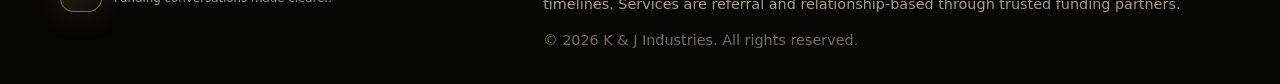
==== commit 69e7e44f: "Route homepage partner CTAs to partner page" ====
--- a/index.html
+++ b/index.html
@@ -50,6 +50,7 @@
           <a href="team.html">Team</a>
           <a href="funding.html">Funding</a>
           <a href="apply.html">Apply</a>
+          <a href="partner.html">Partner</a>
         </nav>
 
         <a class="header-cta" href="apply.html">Apply for Funding</a>
@@ -72,7 +73,7 @@
 
             <div class="hero-actions">
               <a class="button button-primary" href="apply.html">Apply for Funding</a>
-              <a class="button button-secondary" href="mailto:hello@kjindustriesfunding.com?subject=Become%20a%20K%20%26%20J%20Industries%20Funding%20Partner">Become a Partner</a>
+              <a class="button button-secondary" href="partner.html">Become a Partner</a>
             </div>
 
             <div class="hero-note" data-hero-note>No pressure. No exaggerated promises. Just a clearer first step.</div>
--- a/css/pages.css
+++ b/css/pages.css
@@ -308,10 +308,81 @@
   color: var(--color-parchment-soft);
 }
 
+.form-split {
+  display: grid;
+  grid-template-columns: minmax(280px, 0.8fr) minmax(420px, 1.2fr);
+  gap: clamp(1.1rem, 3vw, 2rem);
+  align-items: start;
+}
+
+.form-copy-card {
+  padding: clamp(1.2rem, 3vw, 2rem);
+}
+
+.form-copy-card h2 {
+  margin: 0;
+  font-family: var(--font-serif);
+  font-size: var(--step-3);
+  letter-spacing: -0.045em;
+  line-height: 1.05;
+}
+
+.form-copy-card p {
+  margin: 0.9rem 0 0;
+  color: var(--color-parchment-soft);
+}
+
+.tally-embed-card {
+  padding: 0.75rem;
+}
+
+.tally-embed-card iframe {
+  display: block;
+  width: 100%;
+  min-height: 360px;
+  border: 0;
+  border-radius: var(--radius-md);
+  background: rgba(8, 8, 7, 0.3);
+}
+
+.partner-hero-card {
+  padding: clamp(1.35rem, 3vw, 2rem);
+}
+
+.partner-stat-grid {
+  display: grid;
+  grid-template-columns: repeat(3, 1fr);
+  gap: 0.75rem;
+  margin-top: 1.2rem;
+}
+
+.partner-stat {
+  padding: 0.9rem;
+  border: 1px solid rgba(245, 236, 217, 0.09);
+  border-radius: var(--radius-md);
+  background: rgba(8, 8, 7, 0.28);
+}
+
+.partner-stat strong {
+  display: block;
+  color: var(--color-gold-soft);
+  font-family: var(--font-serif);
+  font-size: var(--step-2);
+  line-height: 1;
+}
+
+.partner-stat span {
+  display: block;
+  margin-top: 0.4rem;
+  color: var(--color-muted);
+  font-size: 0.84rem;
+}
+
 @media (max-width: 940px) {
   .page-hero-grid,
   .split-grid,
-  .cta-lane-grid {
+  .cta-lane-grid,
+  .form-split {
     grid-template-columns: 1fr;
   }
 
@@ -337,7 +408,8 @@
 
   .trust-strip,
   .flow-grid,
-  .audience-grid {
+  .audience-grid,
+  .partner-stat-grid {
     grid-template-columns: 1fr;
   }
 }
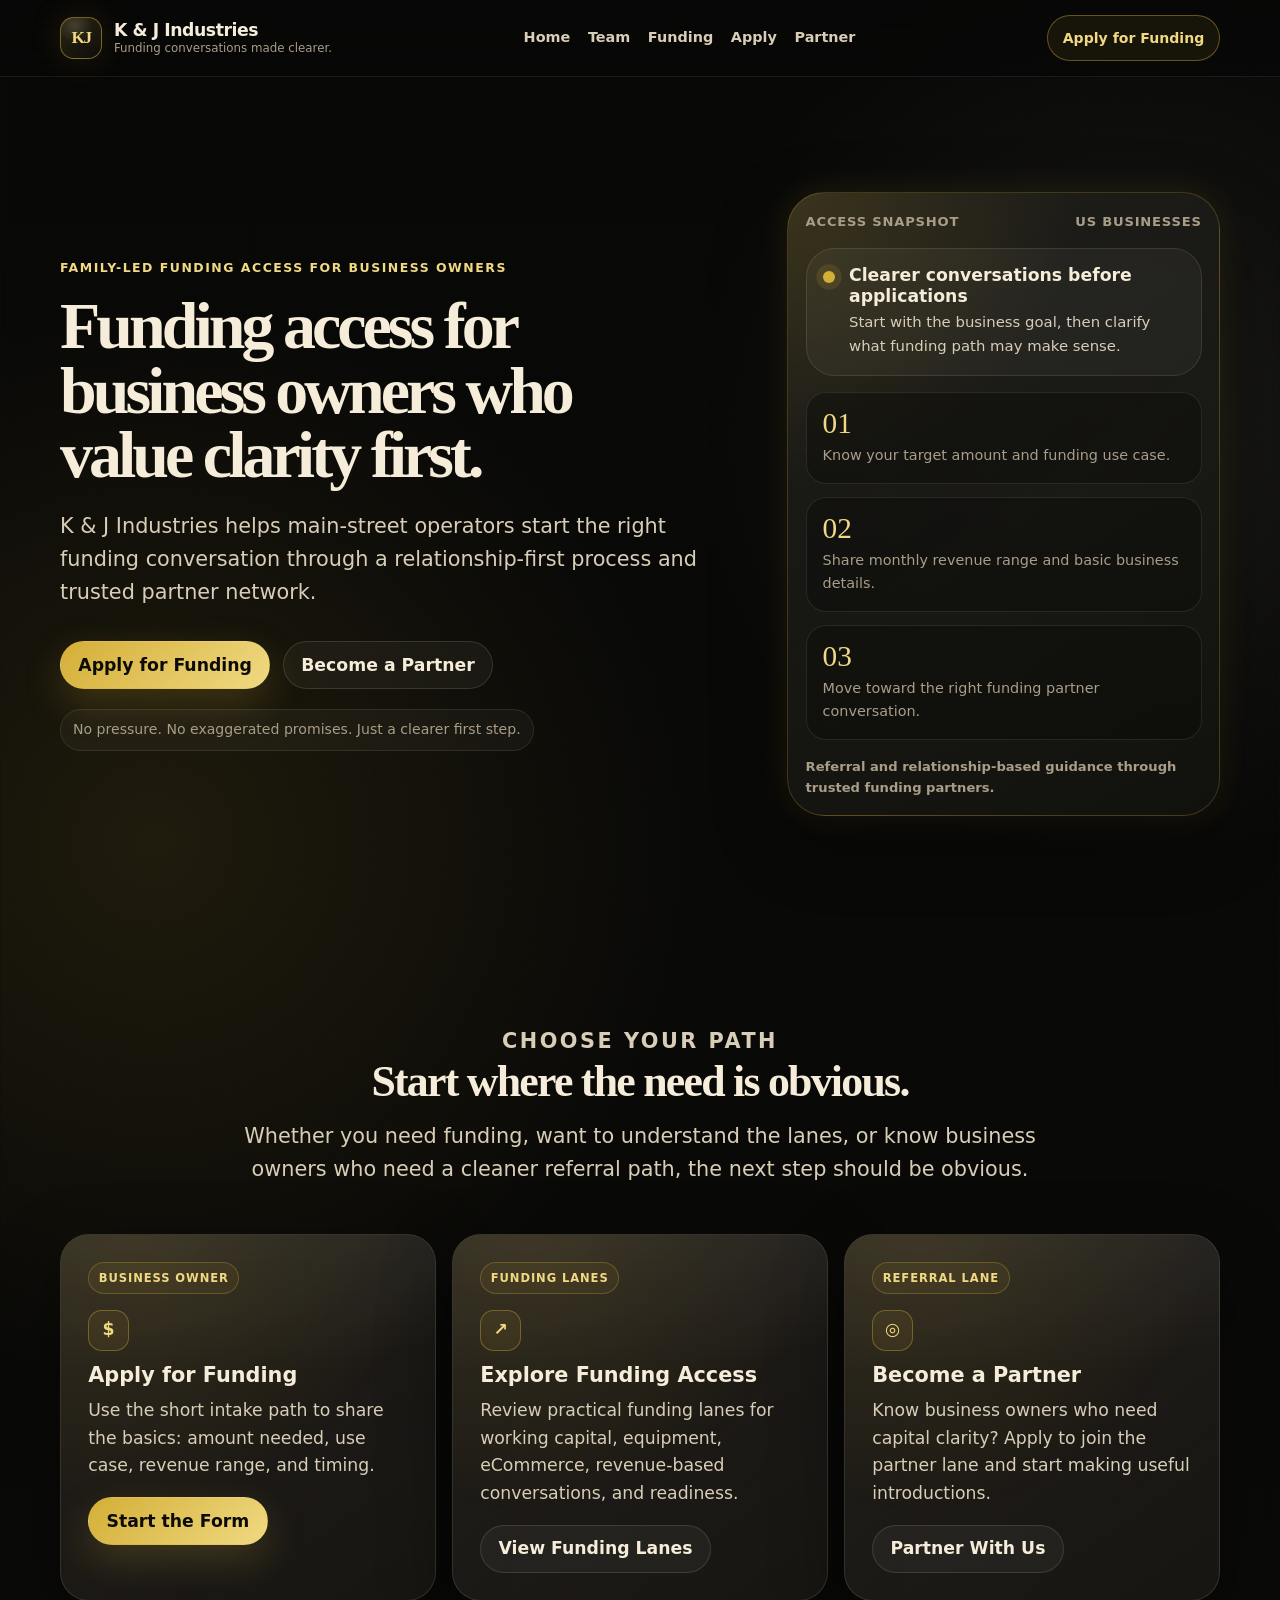
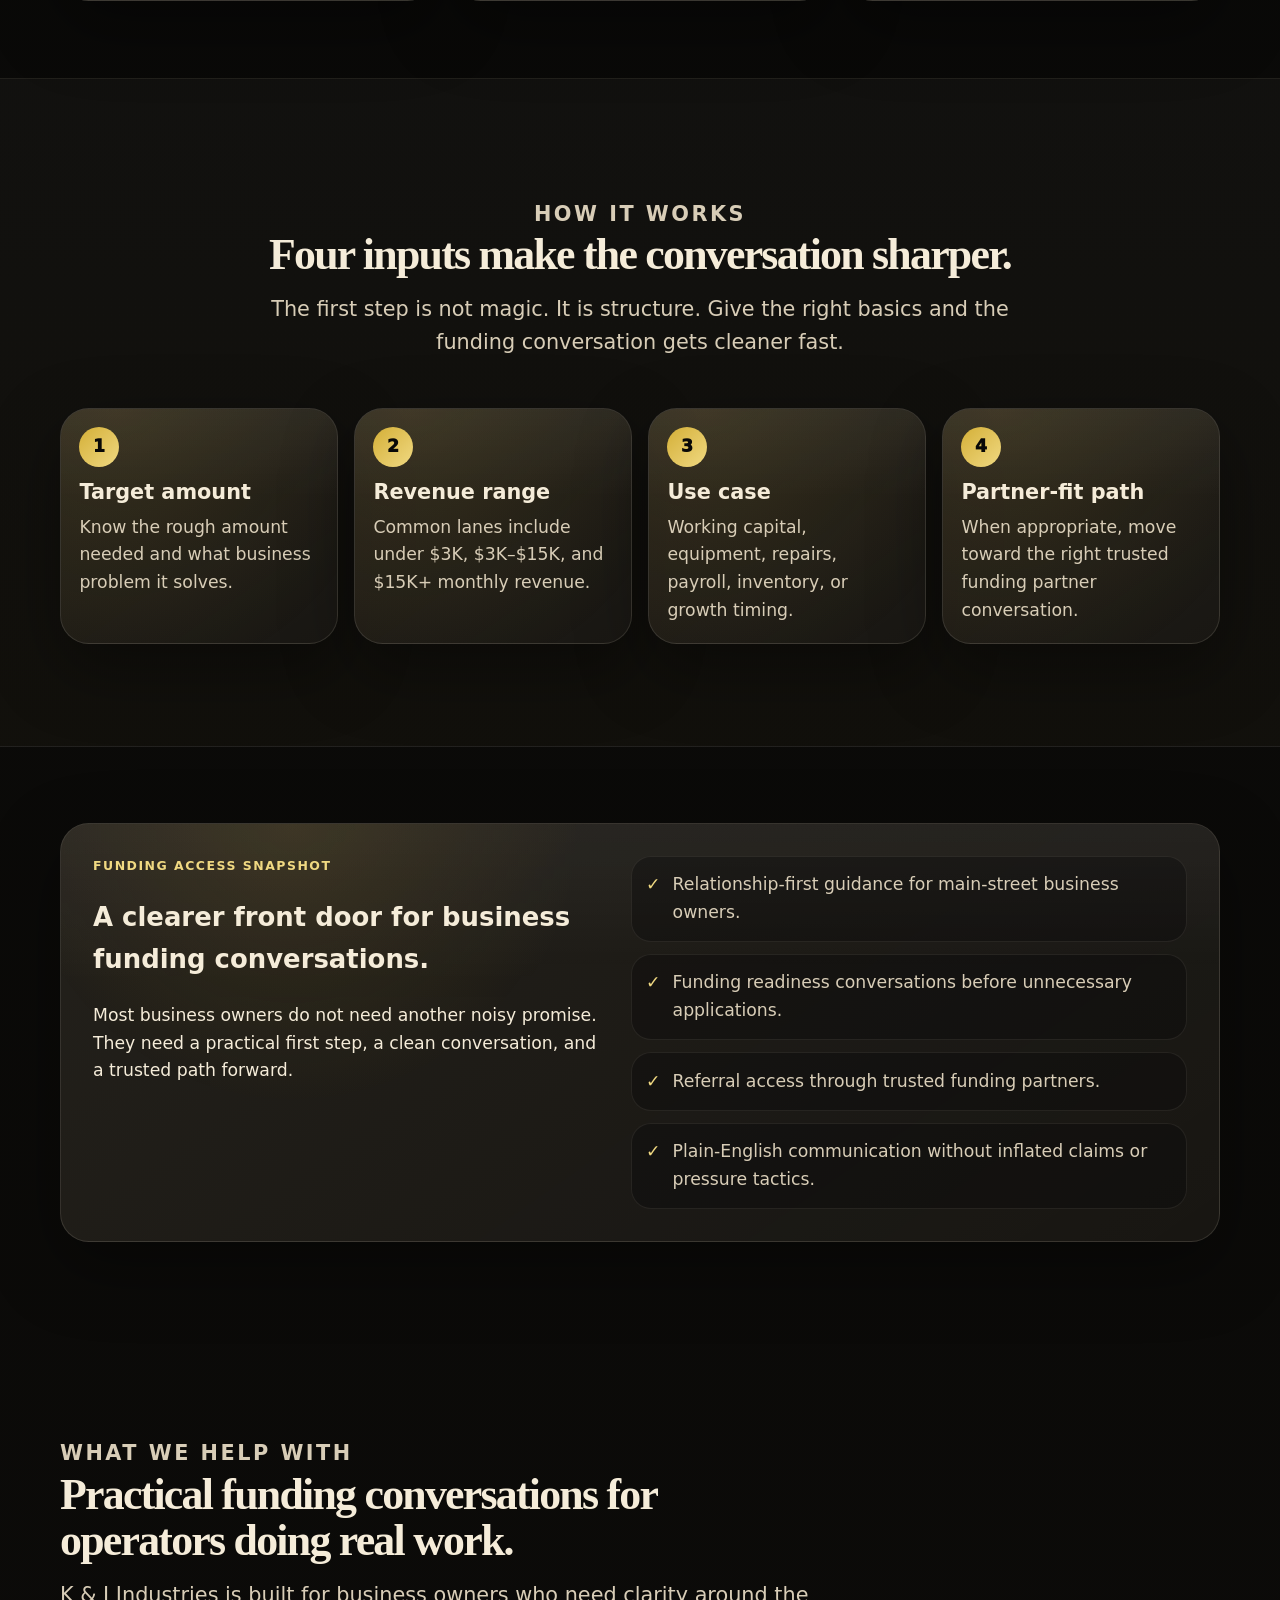
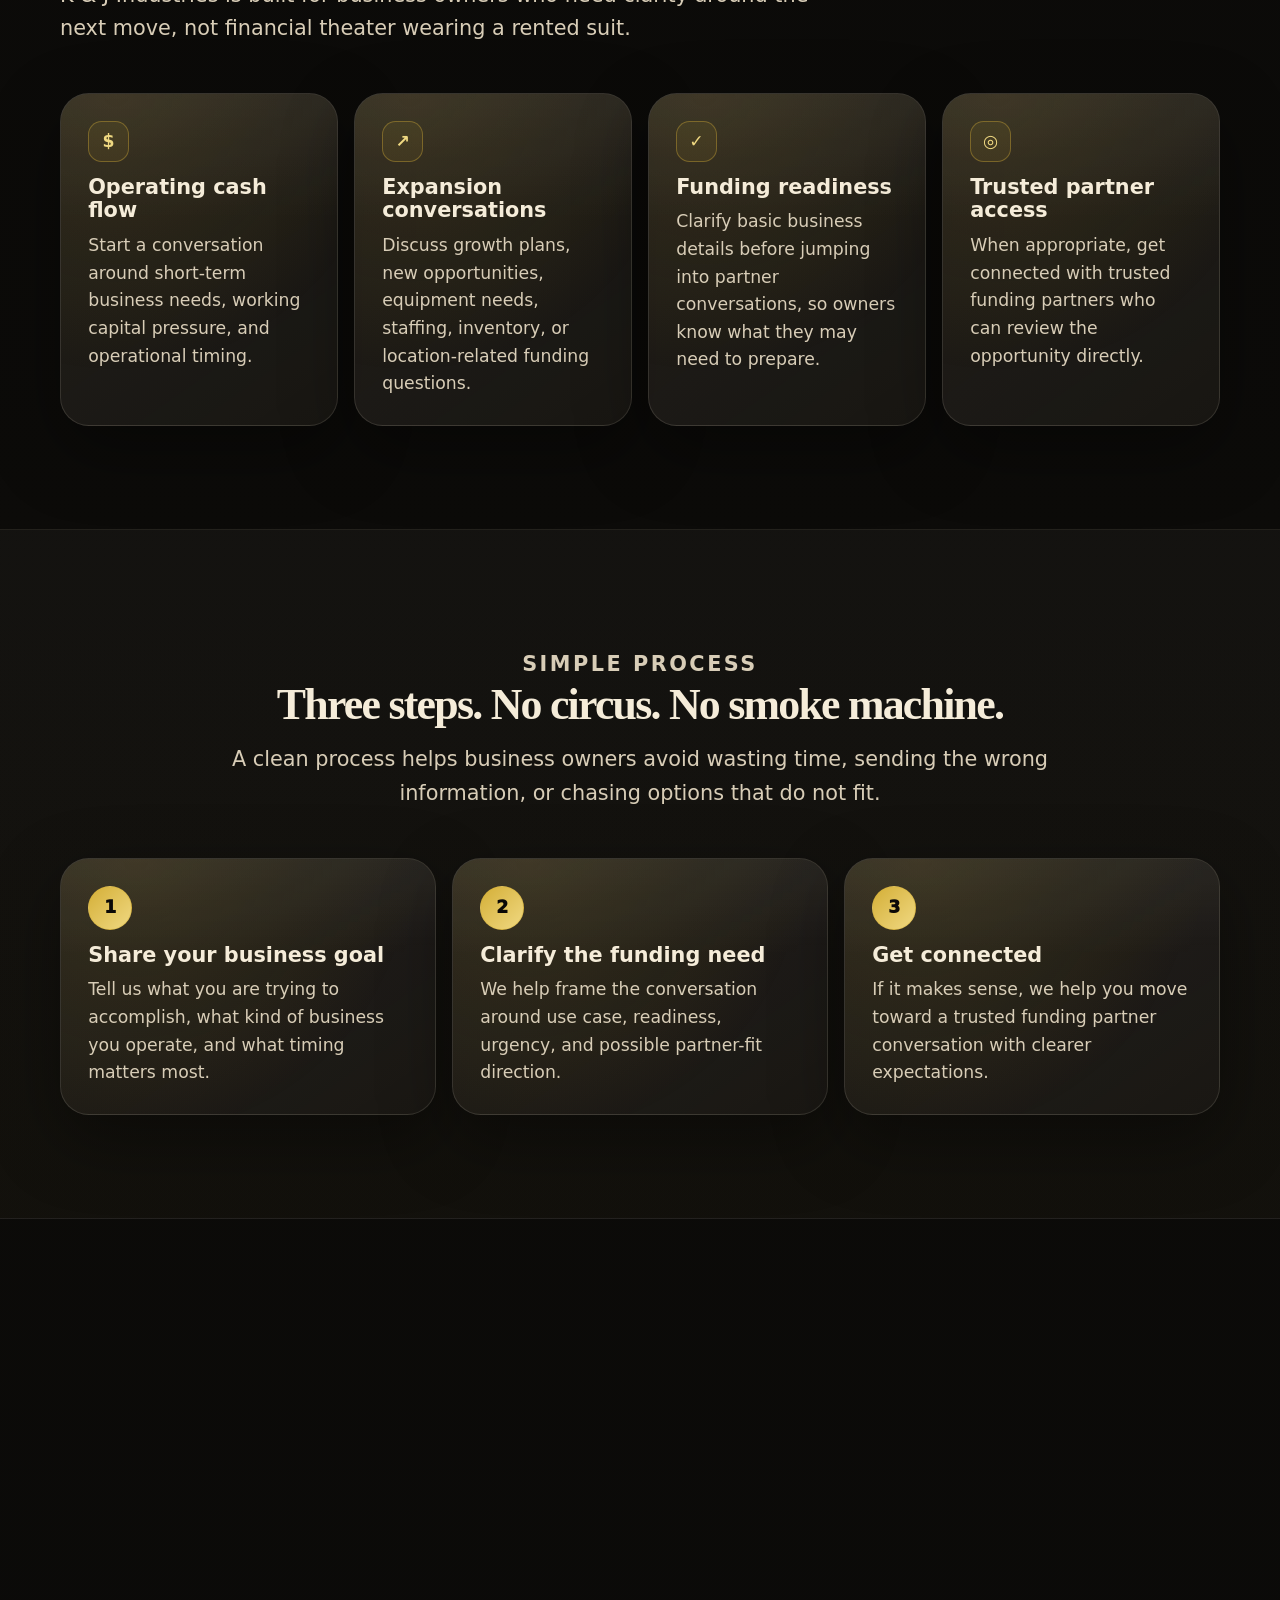
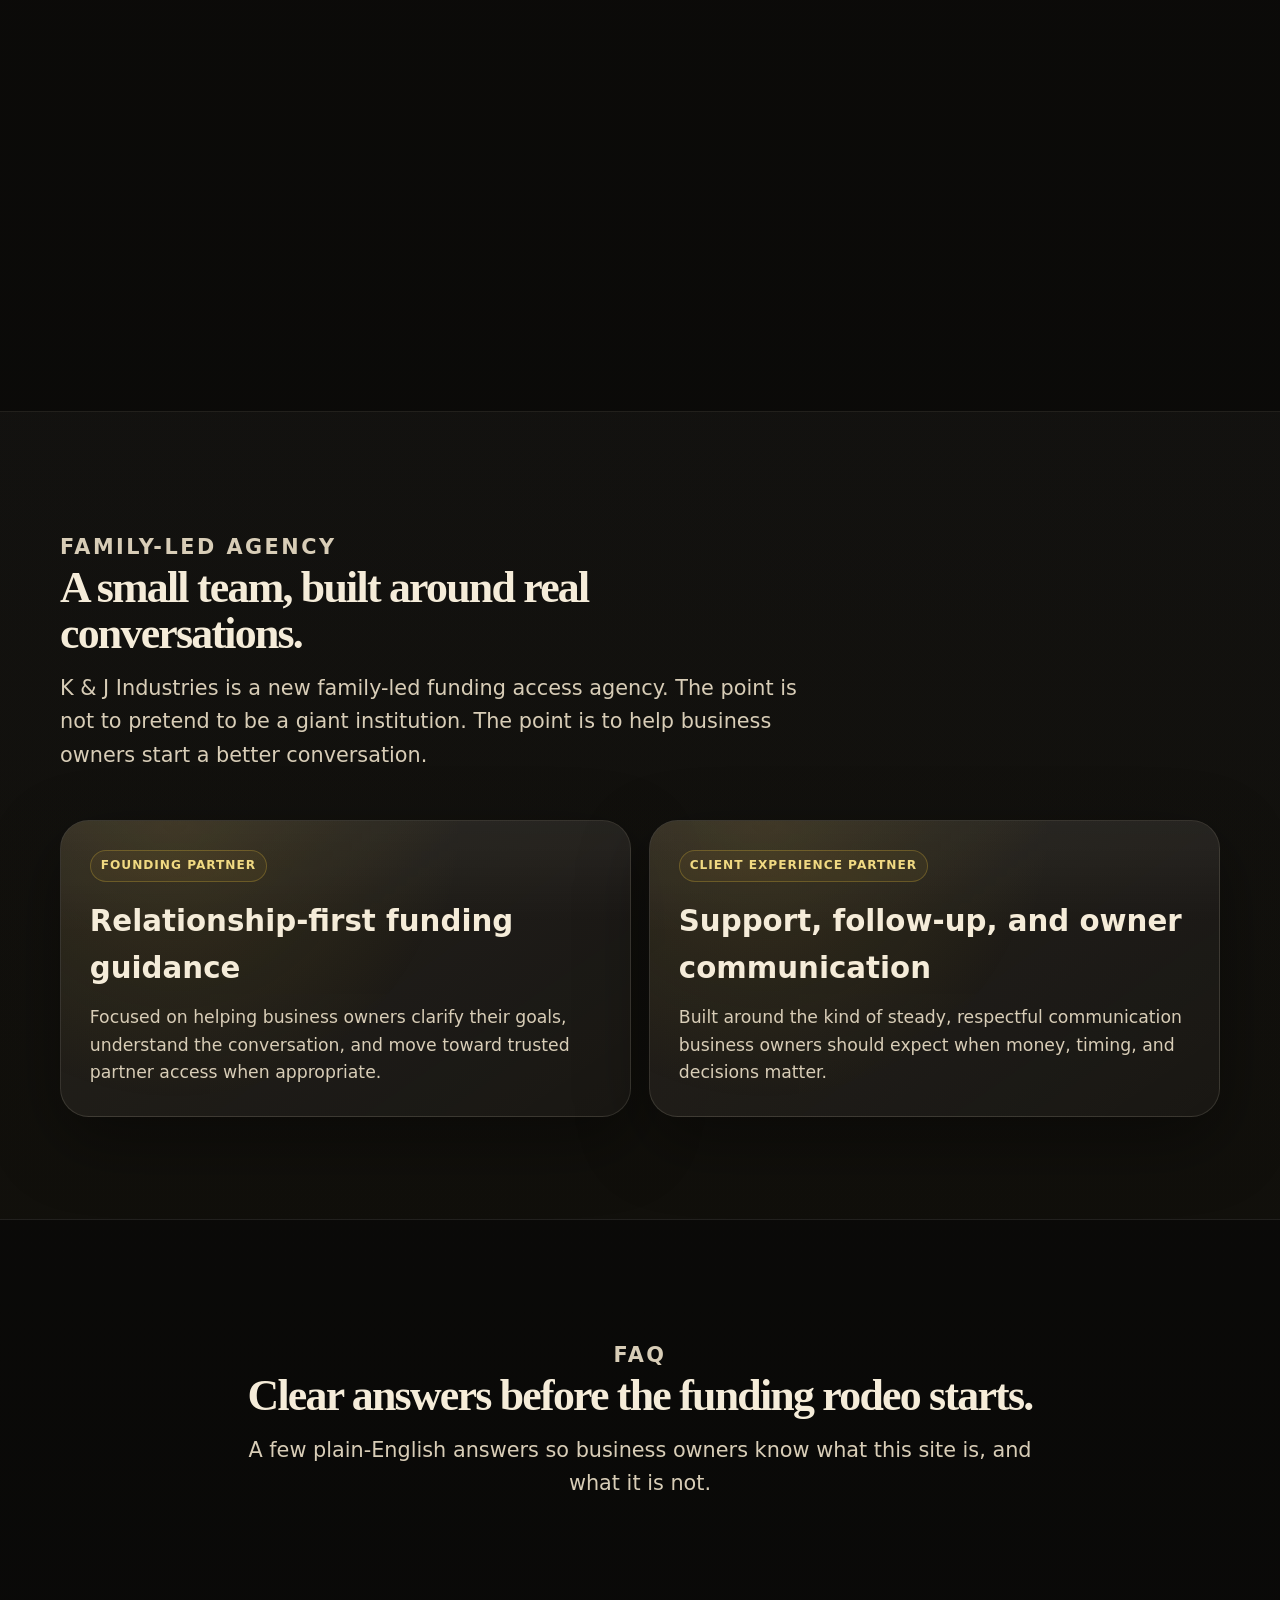
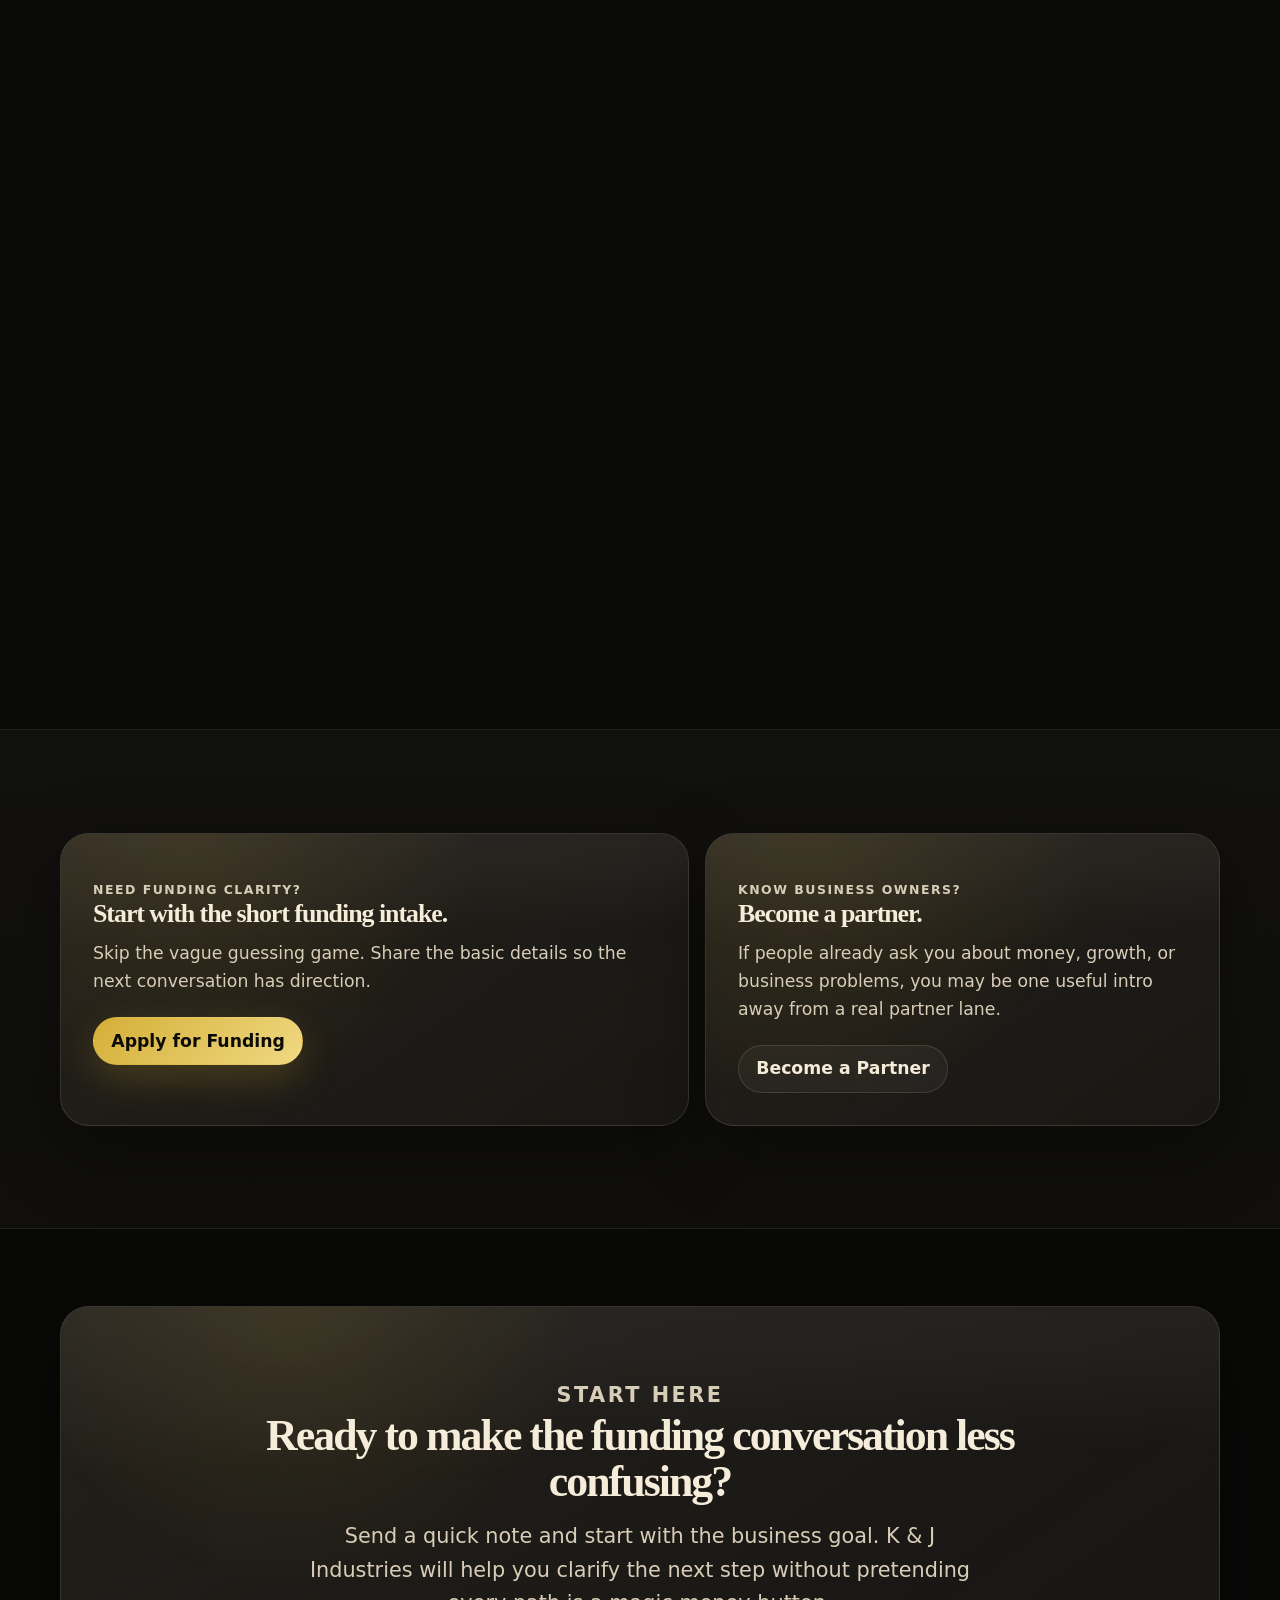
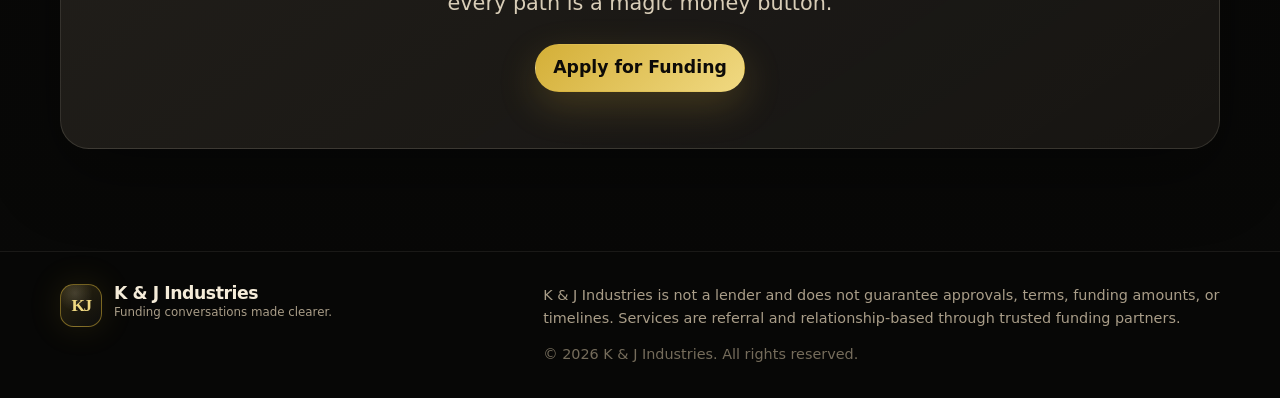
==== commit 50069f21: "Optimize homepage conversion sections" ====
--- a/index.html
+++ b/index.html
@@ -91,12 +91,79 @@
         </div>
       </section>
 
+      <section class="section section-tight" aria-labelledby="path-title">
+        <div class="container">
+          <div class="section-heading center reveal">
+            <p class="eyebrow">Choose your path</p>
+            <h2 id="path-title">Start where the need is obvious.</h2>
+            <p>Whether you need funding, want to understand the lanes, or know business owners who need a cleaner referral path, the next step should be obvious.</p>
+          </div>
+          <div class="bento-grid">
+            <article class="card bento-card funding-card reveal">
+              <span class="mini-label">Business owner</span>
+              <span class="icon-badge" aria-hidden="true">$</span>
+              <h3>Apply for Funding</h3>
+              <p>Use the short intake path to share the basics: amount needed, use case, revenue range, and timing.</p>
+              <a class="button button-primary" href="apply.html" style="margin-top:1.1rem;">Start the Form</a>
+            </article>
+            <article class="card bento-card funding-card reveal">
+              <span class="mini-label">Funding lanes</span>
+              <span class="icon-badge" aria-hidden="true">↗</span>
+              <h3>Explore Funding Access</h3>
+              <p>Review practical funding lanes for working capital, equipment, eCommerce, revenue-based conversations, and readiness.</p>
+              <a class="button button-secondary" href="funding.html" style="margin-top:1.1rem;">View Funding Lanes</a>
+            </article>
+            <article class="card bento-card funding-card reveal">
+              <span class="mini-label">Referral lane</span>
+              <span class="icon-badge" aria-hidden="true">◎</span>
+              <h3>Become a Partner</h3>
+              <p>Know business owners who need capital clarity? Apply to join the partner lane and start making useful introductions.</p>
+              <a class="button button-secondary" href="partner.html" style="margin-top:1.1rem;">Partner With Us</a>
+            </article>
+          </div>
+        </div>
+      </section>
+
+      <section class="section section-muted" aria-labelledby="how-title">
+        <div class="container">
+          <div class="section-heading center reveal">
+            <p class="eyebrow">How it works</p>
+            <h2 id="how-title">Four inputs make the conversation sharper.</h2>
+            <p>The first step is not magic. It is structure. Give the right basics and the funding conversation gets cleaner fast.</p>
+          </div>
+          <div class="flow-grid">
+            <article class="card flow-step reveal"><span class="flow-step-number">1</span><h3>Target amount</h3><p>Know the rough amount needed and what business problem it solves.</p></article>
+            <article class="card flow-step reveal"><span class="flow-step-number">2</span><h3>Revenue range</h3><p>Common lanes include under $3K, $3K–$15K, and $15K+ monthly revenue.</p></article>
+            <article class="card flow-step reveal"><span class="flow-step-number">3</span><h3>Use case</h3><p>Working capital, equipment, repairs, payroll, inventory, or growth timing.</p></article>
+            <article class="card flow-step reveal"><span class="flow-step-number">4</span><h3>Partner-fit path</h3><p>When appropriate, move toward the right trusted funding partner conversation.</p></article>
+          </div>
+        </div>
+      </section>
+
       <section id="snapshot" class="section section-tight"><div class="container" data-render="snapshot"></div></section>
       <section id="services" class="section"><div class="container" data-render="services"></div></section>
       <section id="process" class="section section-muted"><div class="container" data-render="process"></div></section>
       <section id="standards" class="section"><div class="container" data-render="standards"></div></section>
       <section id="family-led" class="section section-muted"><div class="container" data-render="family"></div></section>
       <section id="faq" class="section"><div class="container" data-render="faq"></div></section>
+
+      <section class="section section-muted" aria-labelledby="partner-teaser-title">
+        <div class="container cta-lane-grid">
+          <article class="card cta-lane reveal">
+            <p class="eyebrow">Need funding clarity?</p>
+            <h2 id="partner-teaser-title">Start with the short funding intake.</h2>
+            <p>Skip the vague guessing game. Share the basic details so the next conversation has direction.</p>
+            <a class="button button-primary" href="apply.html" style="margin-top:1.35rem;">Apply for Funding</a>
+          </article>
+          <article class="card cta-lane reveal">
+            <p class="eyebrow">Know business owners?</p>
+            <h2>Become a partner.</h2>
+            <p>If people already ask you about money, growth, or business problems, you may be one useful intro away from a real partner lane.</p>
+            <a class="button button-secondary" href="partner.html" style="margin-top:1.35rem;">Become a Partner</a>
+          </article>
+        </div>
+      </section>
+
       <section id="final-cta" class="section final-cta-section"><div class="container" data-render="finalCta"></div></section>
     </main>
 
